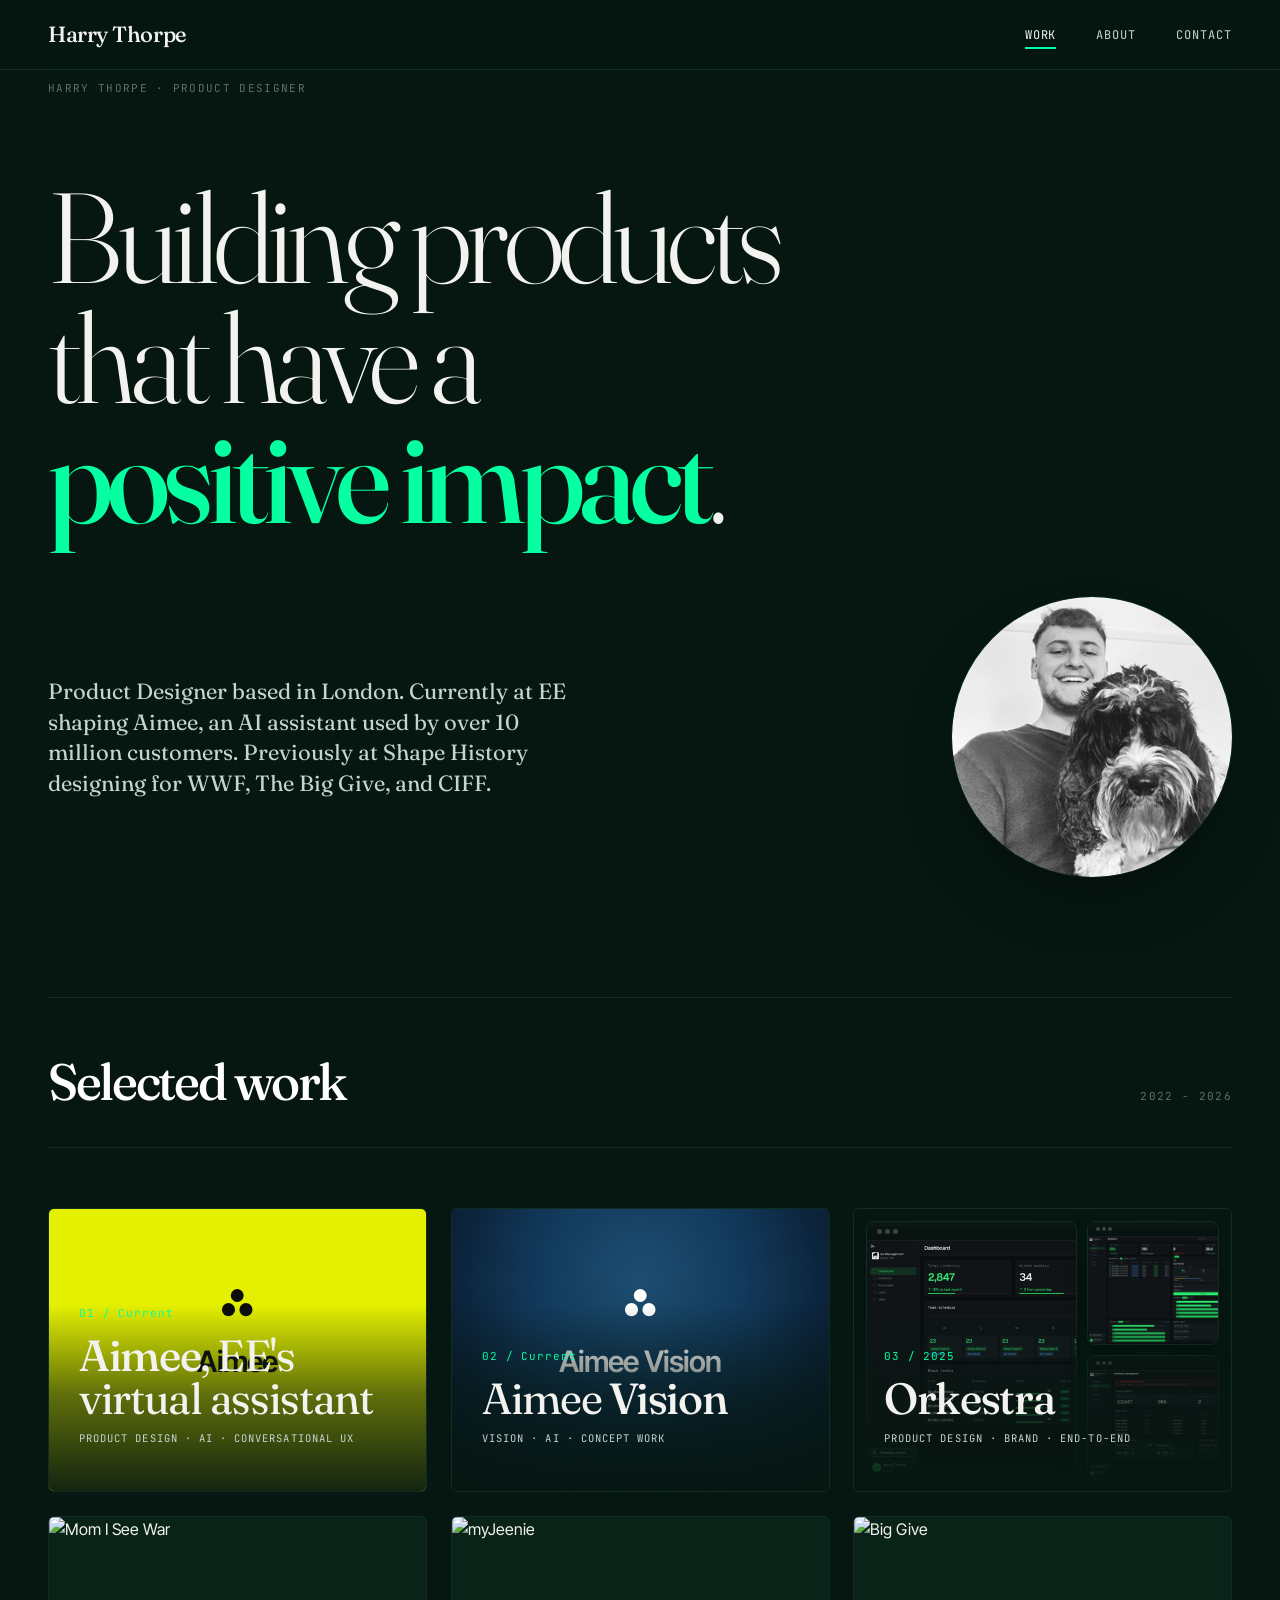
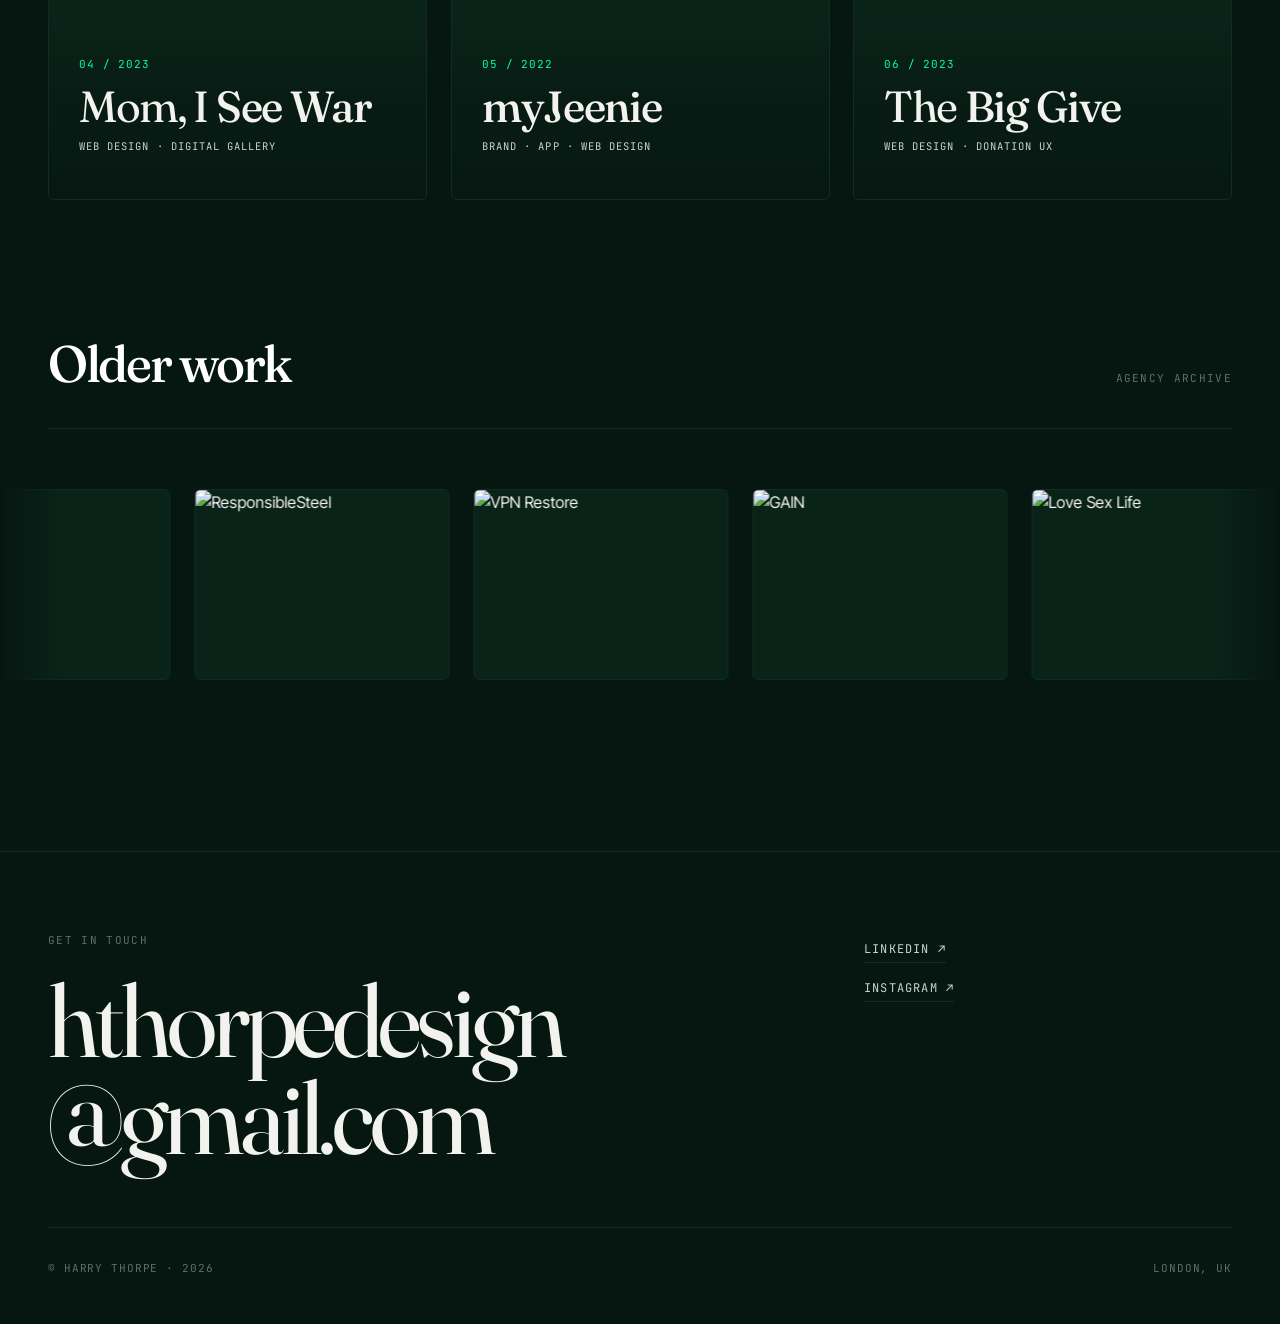
==== index.html @ 1d03bff3 "Full site" ====
<!DOCTYPE html>
<html lang="en">
<head>
<meta charset="UTF-8">
<meta name="viewport" content="width=device-width, initial-scale=1.0">
<title>Harry Thorpe · Product Designer</title>
<meta name="description" content="Product Designer in London. Currently at EE shaping Aimee, an AI assistant used by over 10 million customers.">
<meta property="og:title" content="Harry Thorpe · Product Designer">
<meta property="og:description" content="Product Designer in London. Currently at EE shaping Aimee, an AI assistant used by over 10 million customers.">
<meta property="og:type" content="website">
<link rel="preconnect" href="https://fonts.googleapis.com">
<link rel="preconnect" href="https://fonts.gstatic.com" crossorigin>
<link href="https://fonts.googleapis.com/css2?family=Fraunces:ital,opsz,wght@0,9..144,300..900;1,9..144,300..900&family=Inter+Tight:wght@300;400;500;600&family=JetBrains+Mono:wght@400;500&display=swap" rel="stylesheet">
<link rel="stylesheet" href="styles.css">
</head>
<body>

<nav>
  <div class="nav-inner">
    <a href="index.html" class="logo">Harry Thorpe</a>
    <ul class="nav-links">
      <li><a href="index.html" class="nav-link" data-page="home">Work</a></li>
      <li><a href="about.html" class="nav-link" data-page="about">About</a></li>
      <li><a href="mailto:hthorpedesign@gmail.com">Contact</a></li>
    </ul>
  </div>
</nav>


<main id="app" class="page active" data-page="home">
<div class="hero">
    <div class="hero-meta">
      <div class="eyebrow">Harry Thorpe · Product Designer</div>
    </div>

    <h1 class="hero-title">
      Building products<br>
      that have a<br>
      <em>positive impact</em>.
    </h1>

    <div class="hero-grid">
      <p class="hero-sub-text">
        Product Designer based in London. Currently at EE shaping Aimee, an AI assistant used by over 10 million customers. Previously at Shape History designing for WWF, The Big Give, and CIFF.
      </p>

      <div class="hero-photo">
        <div class="hero-photo-frame">
          <img src="assets/01-harry-thorpe-with-his-dog.jpg" alt="Harry Thorpe with his dog" />
        </div>
      </div>
    </div>
  </div>

  <div class="section-label">
    <h2><em>Selected</em> work</h2>
    <div class="eyebrow">2022 - 2026</div>
  </div>

  <div class="featured-grid">

    <a href="aimee.html" class="project-card" data-page="ee-aimee">
      <div class="project-info">
        <div class="project-num">01 / Current</div>
        <h3><em>Aimee</em>, EE's virtual assistant</h3>
        <div class="tags">Product Design · AI · Conversational UX</div>
        <p class="blurb">Designing conversations inside EE's AI assistant, across billing, roaming, and early-life journeys for 10M+ customers.</p>
        <span class="arrow-link">Read case study →</span>
      </div>
      <div class="project-visual">
        <div class="at-tile at-flat" style="background: #E4F000;">
          <svg class="at-art" viewBox="0 0 200 132" xmlns="http://www.w3.org/2000/svg" role="img" aria-label="Aimee">
            <g transform="translate(86 10)" filter="url(#atglow-y)">
              <circle cx="14" cy="6" r="5.9" fill="#111111"/>
              <circle cx="6" cy="19" r="6" fill="#111111"/>
              <circle cx="22" cy="19" r="6" fill="#111111"/>
            </g>
            <defs>
              <filter id="atglow-y" x="-120%" y="-120%" width="340%" height="340%">
                <feDropShadow dx="0" dy="0" stdDeviation="0" flood-color="rgba(0,86,95,0)" flood-opacity="0"/>
              </filter>
            </defs>
            <text x="100" y="86" text-anchor="middle" fill="#111111"
                  font-family="'Inter Tight', -apple-system, system-ui, sans-serif"
                  font-size="27" font-weight="600" letter-spacing="-0.8">Aimee</text>
          </svg>
        </div>
      </div>
    </a>

    <a href="aimee-vision.html" class="project-card" data-page="aimee-vision">
      <div class="project-info">
        <div class="project-num">02 / Current</div>
        <h3>Aimee <em>Vision</em></h3>
        <div class="tags">Vision · AI · Concept work</div>
        <p class="blurb">Exploratory work on where Aimee goes next: how an assistant stops being a chat window in the help section and starts turning up wherever you already are.</p>
        <span class="arrow-link">Read case study →</span>
      </div>
      <div class="project-visual">
        <div class="at-tile" style="background: radial-gradient(ellipse at 50% 26%, #1E4E72 0%, #123A5C 38%, #0C243C 68%, #071624 100%);">
          <svg class="at-art" viewBox="0 0 200 132" xmlns="http://www.w3.org/2000/svg" role="img" aria-label="Aimee Vision">
            <g transform="translate(86 10)" filter="url(#atglow-b)">
              <circle cx="14" cy="6" r="5.9" fill="#FFFFFF"/>
              <circle cx="6" cy="19" r="6" fill="#FFFFFF"/>
              <circle cx="22" cy="19" r="6" fill="#FFFFFF"/>
            </g>
            <defs>
              <filter id="atglow-b" x="-120%" y="-120%" width="340%" height="340%">
                <feDropShadow dx="0" dy="0" stdDeviation="0" flood-color="rgba(255,255,255,0)" flood-opacity="0"/>
              </filter>
            </defs>
            <text x="100" y="86" text-anchor="middle" fill="#FFFFFF"
                  font-family="'Inter Tight', -apple-system, system-ui, sans-serif"
                  font-size="27" font-weight="600" letter-spacing="-0.8">Aimee Vision</text>
          </svg>
        </div>
      </div>
    </a>

    <a href="orkestra.html" class="project-card" data-page="orkestra">
      <div class="project-info">
        <div class="project-num">03 / 2025</div>
        <h3><em>Orkestra</em></h3>
        <div class="tags">Product Design · Brand · End-to-end</div>
        <p class="blurb">An inventory and crew-scheduling platform for teams who are tired of tools that look like they were designed in 2005.</p>
        <span class="arrow-link">Read case study →</span>
      </div>
      <div class="project-visual">
        <div class="orkestra-thumb-bento">
          <!-- Dashboard screen (main tile) -->
          <div class="ot-screen">
            <img src="assets/02-orkestra-thumb-dashboard.jpg" alt=""/>
          </div>

          <!-- Right column: two supporting screens -->
          <div class="ot-side">
            <div class="ot-screen ot-screen-sm">
              <img src="assets/03-orkestra-thumb-scheduling.jpg" alt=""/>
            </div>
            <div class="ot-screen ot-screen-sm">
              <img src="assets/04-orkestra-thumb-inventory.jpg" alt=""/>
            </div>
          </div>
        </div>
      </div>
    </a>

    <a href="mom-i-see-war.html" class="project-card" data-page="misw">
      <div class="project-info">
        <div class="project-num">04 / 2023</div>
        <h3>Mom, I <em>See War</em></h3>
        <div class="tags">Web Design · Digital Gallery</div>
        <p class="blurb">A digital museum documenting children's experiences of war through their own artwork, an archive of 15,000+ pieces.</p>
        <span class="arrow-link">Read case study →</span>
      </div>
      <div class="project-visual">
        <img src="https://framerusercontent.com/images/0KqOd7f8AxZ0RGBQhM6uXoHouNM.png" alt="Mom I See War"/>
      </div>
    </a>

    <a href="myjeenie.html" class="project-card" data-page="jeenie">
      <div class="project-info">
        <div class="project-num">05 / 2022</div>
        <h3><em>myJeenie</em></h3>
        <div class="tags">Brand · App · Web Design</div>
        <p class="blurb">A mobile-first app for storing and passing on messages and digital assets, built on the blockchain.</p>
        <span class="arrow-link">Read case study →</span>
      </div>
      <div class="project-visual">
        <img src="https://framerusercontent.com/images/FfrS7SdI8L32MKpa7InhsvUCRHw.png" alt="myJeenie"/>
      </div>
    </a>

    <a href="big-give.html" class="project-card" data-page="biggive">
      <div class="project-info">
        <div class="project-num">06 / 2023</div>
        <h3>The <em>Big Give</em></h3>
        <div class="tags">Web Design · Donation UX</div>
        <p class="blurb">Redesigning one of the UK's largest match-funding platforms to make donating easier and campaign management smoother.</p>
        <span class="arrow-link">Read case study →</span>
      </div>
      <div class="project-visual">
        <img src="https://framerusercontent.com/images/6f3gxdPnjd85xO1xTLHiARA.png" alt="Big Give"/>
      </div>
    </a>

  </div>
  <div class="section-label">
    <h2>Older <em>work</em></h2>
    <div class="eyebrow">Agency archive</div>
  </div>

  <div class="carousel" id="archiveCarousel">
    <div class="carousel-track" id="archiveTrack">
      <div class="carousel-item">
        <div class="carousel-visual"><img src="https://framerusercontent.com/images/Gy4wn4iqb34KdRjVhYcr4QAdRj0.png" alt="CIFF"/></div>
        <div class="carousel-info"><h4>CIFF</h4><div class="meta">Website Redesign · 2023</div></div>
      </div>
      <div class="carousel-item">
        <div class="carousel-visual"><img src="https://framerusercontent.com/images/MYu0R6NMbLDD4N8eTbMptcMXaWk.png" alt="ResponsibleSteel"/></div>
        <div class="carousel-info"><h4>ResponsibleSteel</h4><div class="meta">Website Redesign · 2023</div></div>
      </div>
      <div class="carousel-item">
        <div class="carousel-visual"><img src="https://framerusercontent.com/images/V7ntwSMVdTzKAWSSsZtfK7MfwY.png" alt="VPN Restore"/></div>
        <div class="carousel-info"><h4>VPN Restore</h4><div class="meta">Website Design · 2023</div></div>
      </div>
      <div class="carousel-item">
        <div class="carousel-visual"><img src="https://framerusercontent.com/images/yGS5WOhymmCNi2yLF58JvEJQLE.png" alt="GAIN"/></div>
        <div class="carousel-info"><h4>GAIN</h4><div class="meta">Website Redesign · 2023</div></div>
      </div>
      <div class="carousel-item">
        <div class="carousel-visual"><img src="https://framerusercontent.com/images/9k8Omoi1TuRWiCZJdEq9kkPhEM.png" alt="Love Sex Life"/></div>
        <div class="carousel-info"><h4>Love Sex Life</h4><div class="meta">Website Design · 2023</div></div>
      </div>
      <div class="carousel-item">
        <div class="carousel-visual"><img src="https://framerusercontent.com/images/z689Xu1wYGs7LfRzf5PjwQRciqY.png" alt="WWF"/></div>
        <div class="carousel-info"><h4>WWF</h4><div class="meta">Website Design · 2022</div></div>
      </div>
      <div class="carousel-item">
        <div class="carousel-visual"><img src="https://framerusercontent.com/images/ruIcbr8wguYPHCoKlLacSrsnU.png" alt="Health Equals"/></div>
        <div class="carousel-info"><h4>Health Equals</h4><div class="meta">Website Design · 2022</div></div>
      </div>
      <div class="carousel-item">
        <div class="carousel-visual"><img src="https://framerusercontent.com/images/gNjKFu5t3tJZIuzIHnIvHxYTQC8.png" alt="Wrangle"/></div>
        <div class="carousel-info"><h4>Wrangle</h4><div class="meta">App Design · 2022</div></div>
      </div>
      <div class="carousel-item">
        <div class="carousel-visual"><img src="https://framerusercontent.com/images/GhCU7skEnA0c1ekic8AIIKtay8.png" alt="This Isn't Football"/></div>
        <div class="carousel-info"><h4>This Isn't Football</h4><div class="meta">Brand + Web + Webflow · 2022</div></div>
      </div>
    </div>
  </div>

</main>

<footer>
  <div class="footer-main">
    <div class="footer-contact">
      <div class="eyebrow">Get in touch</div>
      <div class="footer-email">
        <a href="mailto:hthorpedesign@gmail.com">hthorpedesign<br>@gmail.com</a>
      </div>
    </div>
    <div class="footer-social">
      <a href="https://www.linkedin.com/in/harry-thorpe/" target="_blank" rel="noopener noreferrer">LinkedIn ↗</a>
      <a href="https://www.instagram.com/thorpe.design/" target="_blank" rel="noopener noreferrer">Instagram ↗</a>
    </div>
  </div>
  <div class="footer-bottom">
    <div>© Harry Thorpe · 2026</div>
    <div>London, UK</div>
  </div>
</footer>

<script src="main.js" defer></script>
</body>
</html>
---- styles.css ----
:root {
    --bg: #061711;
    --bg-alt: #0a2319;
    --ink: #f2f3ef;
    --ink-soft: #c7d4ce;
    --ink-muted: #5a7068;
    --line: #0f2d22;
    --accent: #05FFA1;
    --accent-soft: #0a2319;
    --serif: 'Fraunces', Georgia, serif;
    --sans: 'Inter Tight', -apple-system, system-ui, sans-serif;
    --mono: 'JetBrains Mono', monospace;
  }

  * { margin: 0; padding: 0; box-sizing: border-box; }

  html { scroll-behavior: smooth; }
  /* Dark-mode scrollbars */
  ::-webkit-scrollbar {
    width: 12px;
    height: 12px;
  }
  ::-webkit-scrollbar-track {
    background: var(--bg);
  }
  ::-webkit-scrollbar-thumb {
    background: #14332a;
    border-radius: 6px;
    border: 3px solid var(--bg);
    transition: background 0.2s;
  }
  ::-webkit-scrollbar-thumb:hover {
    background: #1f5745;
  }
  ::-webkit-scrollbar-corner {
    background: var(--bg);
  }
  * {
    scrollbar-width: thin;
    scrollbar-color: #14332a var(--bg);
  }


  body {
    background: var(--bg);
    color: var(--ink);
    font-family: var(--sans);
    font-size: 16px;
    line-height: 1.5;
    -webkit-font-smoothing: antialiased;
    position: relative;
    overflow-x: hidden;
  }

  /* Grain overlay removed */

  /* Navigation */
  nav {
    position: fixed;
    top: 0;
    left: 0;
    right: 0;
    z-index: 100;
    backdrop-filter: blur(20px);
    background: rgba(6, 23, 17, 0.82);
    border-bottom: 1px solid var(--line);
  }

  .nav-inner {
    max-width: 1400px;
    margin: 0 auto;
    padding: 18px 48px;
    display: flex;
    justify-content: space-between;
    align-items: center;
  }

  .logo {
    font-family: var(--serif);
    font-size: 22px;
    font-weight: 500;
    font-style: normal;
    letter-spacing: -0.02em;
    color: var(--ink);
    text-decoration: none;
    transition: color 0.2s;
  }

  .logo:hover {
    color: var(--accent);
  }

  .nav-links {
    display: flex;
    gap: 40px;
    list-style: none;
    font-family: var(--mono);
    font-size: 12px;
    text-transform: uppercase;
    letter-spacing: 0.08em;
  }

  .nav-links a {
    color: var(--ink-soft);
    text-decoration: none;
    transition: color 0.2s;
    position: relative;
  }

  .nav-links a:hover {
    color: var(--accent);
  }

  .nav-links a.active {
    color: var(--ink);
  }

  .nav-links a.active::after {
    content: '';
    position: absolute;
    bottom: -6px;
    left: 0;
    right: 0;
    height: 2px;
    background: var(--accent);
  }

  /* Sticky back-to-work button (case study pages only) */
  .back-to-work {
    position: fixed;
    top: 96px;
    right: 48px;
    z-index: 99;
    display: none;
    align-items: center;
    gap: 8px;
    padding: 10px 16px;
    background: rgba(6, 23, 17, 0.85);
    backdrop-filter: blur(20px);
    border: 1px solid var(--line);
    border-radius: 999px;
    font-family: var(--mono);
    font-size: 11px;
    text-transform: uppercase;
    letter-spacing: 0.1em;
    color: var(--ink-soft);
    cursor: pointer;
    opacity: 0;
    transform: translateY(-8px);
    transition:
      opacity 0.35s cubic-bezier(.2,.7,.2,1),
      transform 0.35s cubic-bezier(.2,.7,.2,1),
      color 0.2s,
      border-color 0.2s;
  }

  .back-to-work.is-active {
    display: inline-flex;
  }

  .back-to-work.is-visible {
    opacity: 1;
    transform: translateY(0);
  }

  .back-to-work:hover {
    color: var(--accent);
    border-color: var(--accent);
  }

  .back-to-work svg {
    display: block;
    transition: transform 0.2s;
  }

  .back-to-work:hover svg {
    transform: translateX(-2px);
  }

  main {
    padding-top: 72px;
    position: relative;
    z-index: 2;
  }

  /* Page sections */
  .page {
    display: none;
    min-height: calc(100vh - 72px);
    padding: 0 48px;
    max-width: 1400px;
    margin: 0 auto;
  }

  .page.active {
    display: block;
    animation: fadeIn 0.4s ease;
  }

  @keyframes fadeIn {
    from { opacity: 0; transform: translateY(8px); }
    to { opacity: 1; transform: translateY(0); }
  }

  /* Typography */
  h1, h2, h3, h4 {
    font-family: var(--serif);
    font-weight: 400;
    letter-spacing: -0.03em;
    line-height: 1.02;
  }

  .display {
    font-size: clamp(60px, 11vw, 180px);
    font-weight: 300;
    line-height: 0.92;
    letter-spacing: -0.05em;
  }

  .display em {
    font-style: italic;
    font-weight: 300;
  }

  .eyebrow {
    font-family: var(--mono);
    font-size: 11px;
    text-transform: uppercase;
    letter-spacing: 0.12em;
    color: var(--ink-muted);
  }

  /* ============================================
     HOMEPAGE
  ============================================ */
  .hero {
    padding: 80px 0 120px;
    border-bottom: 1px solid var(--line);
    position: relative;
  }

  .hero-meta {
    display: flex;
    justify-content: space-between;
    margin-bottom: 80px;
    position: relative;
    z-index: 2;
  }

  .hero-title {
    font-size: clamp(64px, 10vw, 160px);
    font-weight: 300;
    line-height: 0.94;
    letter-spacing: -0.045em;
    font-family: var(--serif);
    position: relative;
    z-index: 2;
  }

  .hero-title em {
    font-style: normal;
    font-weight: 500;
    color: var(--accent);
  }

  .hero-grid {
    margin-top: 60px;
    display: grid;
    grid-template-columns: 1.4fr 1fr;
    gap: 80px;
    align-items: center;
    position: relative;
    z-index: 2;
  }

  .hero-sub-text {
    font-size: 22px;
    font-family: var(--serif);
    font-weight: 400;
    line-height: 1.4;
    max-width: 540px;
    color: var(--ink-soft);
    margin: 0;
  }

  .hero-photo {
    display: flex;
    justify-content: flex-end;
    align-items: center;
  }

  .hero-photo-frame {
    width: 100%;
    max-width: 280px;
    aspect-ratio: 1 / 1;
    border-radius: 50%;
    overflow: hidden;
    position: relative;
    background: var(--bg-alt);
    box-shadow:
      0 30px 60px -20px rgba(0, 0, 0, 0.5),
      0 0 0 1px rgba(5, 255, 161, 0.08);
    transition: transform 0.5s cubic-bezier(.2,.7,.2,1);
  }

  .hero-photo-frame:hover {
    transform: translateY(-4px);
  }

  .hero-photo-frame img {
    width: 100%;
    height: 100%;
    object-fit: cover;
    display: block;
  }

  /* Featured work */
  .section-label {
    display: flex;
    justify-content: space-between;
    align-items: baseline;
    padding: 60px 0 40px;
    border-bottom: 1px solid var(--line);
    margin-bottom: 60px;
  }

  /* Match the hero title's typographic feel for consistency */
  .section-label h2 {
    font-size: clamp(36px, 4vw, 52px);
    font-style: normal;
    font-weight: 500;
    letter-spacing: -0.045em;
    line-height: 0.94;
    color: #ffffff;
  }

  .section-label h2 em {
    font-style: normal;
    font-weight: 500;
    color: #ffffff;
  }

  /* Older-work carousel - endless auto-scroll, eases to a crawl on hover */
  .carousel {
    position: relative;
    overflow: hidden;
    padding-bottom: 120px;
    /* Break out of the 1400px page container to span the full viewport width */
    width: 100vw;
    margin-left: calc(-48px - ((100vw - min(100vw, 1400px)) / 2));
    margin-right: calc(-48px - ((100vw - min(100vw, 1400px)) / 2));
    -webkit-mask-image: linear-gradient(to right, transparent 0, #000 5%, #000 95%, transparent 100%);
    mask-image: linear-gradient(to right, transparent 0, #000 5%, #000 95%, transparent 100%);
  }

  .carousel-track {
    display: flex;
    gap: 24px;
    width: max-content;
    will-change: transform;
  }

  .carousel-item {
    flex: 0 0 255px;
    width: 255px;
    cursor: pointer;
  }

  .carousel-visual {
    width: 100%;
    aspect-ratio: 4 / 3;
    background: var(--bg-alt);
    border: 1px solid var(--line);
    border-radius: 6px;
    overflow: hidden;
  }

  .carousel-visual img {
    width: 100%;
    height: 100%;
    object-fit: cover;
    transition: transform 0.6s cubic-bezier(.2,.7,.2,1);
  }

  .carousel-item:hover .carousel-visual img {
    transform: scale(1.05);
  }

  /* Info sits below the image, space reserved so nothing jumps, revealed on hover */
  .carousel-info {
    margin-top: 16px;
    opacity: 0;
    transform: translateY(-6px);
    transition: opacity 0.35s ease, transform 0.35s ease;
  }

  .carousel-item:hover .carousel-info {
    opacity: 1;
    transform: translateY(0);
  }

  .carousel-info h4 {
    font-family: var(--sans);
    font-size: 14px;
    font-weight: 500;
    margin-bottom: 4px;
    text-transform: uppercase;
    letter-spacing: 0.04em;
  }

  .carousel-info .meta {
    font-family: var(--mono);
    font-size: 11px;
    color: var(--ink-muted);
    text-transform: uppercase;
    letter-spacing: 0.08em;
  }

  .featured-grid {
    display: grid;
    grid-template-columns: repeat(3, 1fr);
    gap: 24px;
    padding-bottom: 80px;
  }

  /* Drop to 2 across before the mobile breakpoint so tiles never get cramped */
  @media (max-width: 1180px) {
    .featured-grid { grid-template-columns: repeat(2, 1fr); }
  }

  /* Each project is now a thumbnail tile in the grid */
  .project-card {
    position: relative;
    display: block;
    aspect-ratio: 4 / 3;
    border-radius: 6px;
    overflow: hidden;
    text-decoration: none;
    color: inherit;
    cursor: pointer;
    background: var(--bg-alt);
    border: 1px solid var(--line);
    transform: translateZ(0);
    transition: transform 0.5s cubic-bezier(.2,.7,.2,1),
                box-shadow 0.5s cubic-bezier(.2,.7,.2,1);
    will-change: transform;
  }

  .project-card:hover {
    transform: translateY(-4px);
    box-shadow: 0 26px 60px -22px rgba(0,0,0,0.6);
  }

  /* While one card zooms, fade the others out for a clean takeover */
  .featured-grid.is-zooming .project-card {
    transition: opacity 0.3s ease;
  }
  .featured-grid.is-zooming .project-card:not(.is-zooming-source) {
    opacity: 0;
    pointer-events: none;
  }
  .project-card.is-zooming-source {
    opacity: 0;               /* hidden behind the flying clone */
  }

  .project-visual {
    position: absolute;
    inset: 0;
    overflow: hidden;
  }

  .project-visual img {
    width: 100%;
    height: 100%;
    object-fit: cover;
    transition: transform 0.7s cubic-bezier(.2,.7,.2,1);
  }

  .project-visual > div {
    transition: transform 0.7s cubic-bezier(.2,.7,.2,1);
  }

  .project-card:hover .project-visual img,
  .project-card:hover .project-visual > div {
    transform: scale(1.05);
  }

  /* Info overlaid on the thumbnail with a bottom scrim */
  .project-info {
    position: absolute;
    inset: 0;
    z-index: 2;
    display: flex;
    flex-direction: column;
    justify-content: flex-end;
    padding: 30px;
    background: linear-gradient(to top,
                rgba(6,23,17,0.94) 0%,
                rgba(6,23,17,0.60) 34%,
                rgba(6,23,17,0.0) 66%);
    pointer-events: none;
  }

  .project-info .project-num {
    font-family: var(--mono);
    font-size: 11px;
    color: var(--accent);
    letter-spacing: 0.08em;
    margin-bottom: 12px;
  }

  .project-info h3 {
    font-size: clamp(28px, 3.4vw, 46px);
    line-height: 0.98;
    margin-bottom: 12px;
  }

  .project-info h3 em {
    font-style: normal;
    font-weight: 500;
  }

  .project-info .tags {
    font-family: var(--mono);
    font-size: 10.5px;
    text-transform: uppercase;
    letter-spacing: 0.1em;
    color: var(--ink-soft);
    margin-bottom: 0;
  }

  /* Blurb + link reveal on hover to keep the tile clean */
  .project-info .blurb {
    font-size: 14.5px;
    line-height: 1.5;
    color: var(--ink-soft);
    max-width: 460px;
    margin-top: 14px;
    max-height: 0;
    opacity: 0;
    overflow: hidden;
    transition: max-height 0.5s cubic-bezier(.2,.7,.2,1),
                opacity 0.4s ease, margin-top 0.5s ease;
  }

  .project-card:hover .project-info .blurb {
    max-height: 130px;
    opacity: 1;
  }

  .arrow-link {
    display: inline-flex;
    align-items: center;
    gap: 12px;
    font-family: var(--mono);
    font-size: 12px;
    text-transform: uppercase;
    letter-spacing: 0.1em;
    color: var(--accent);
    margin-top: 0;
    max-height: 0;
    opacity: 0;
    overflow: hidden;
    transition: max-height 0.5s cubic-bezier(.2,.7,.2,1),
                opacity 0.4s ease, margin-top 0.5s ease;
  }

  .project-card:hover .arrow-link {
    max-height: 40px;
    margin-top: 16px;
    opacity: 1;
  }

  /* Full-screen flying clone used for the zoom-into-project transition */
  #zoomLayer {
    position: fixed;
    overflow: hidden;
    z-index: 200;
    margin: 0;
    pointer-events: none;
    will-change: top, left, width, height, border-radius, opacity;
  }
  #zoomLayer img {
    width: 100%;
    height: 100%;
    object-fit: cover;
    display: block;
  }
  #zoomLayer > div {
    width: 100%;
    height: 100%;
  }

  @media (prefers-reduced-motion: reduce) {
    #zoomLayer { transition: none !important; }
  }

  /* Older work grid */
  .archive-grid {
    display: grid;
    grid-template-columns: repeat(3, 1fr);
    gap: 40px 32px;
    padding-bottom: 120px;
  }

  .archive-item {
    text-decoration: none;
    color: inherit;
  }

  .archive-visual {
    aspect-ratio: 4/3;
    background: var(--bg-alt);
    margin-bottom: 16px;
    overflow: hidden;
  }

  .archive-visual img {
    width: 100%;
    height: 100%;
    object-fit: cover;
    transition: transform 0.5s ease;
  }

  .archive-item:hover .archive-visual img {
    transform: scale(1.04);
  }

  .archive-item h4 {
    font-family: var(--sans);
    font-size: 14px;
    font-weight: 500;
    margin-bottom: 4px;
    text-transform: uppercase;
    letter-spacing: 0.04em;
  }

  .archive-item .meta {
    font-family: var(--mono);
    font-size: 11px;
    color: var(--ink-muted);
    text-transform: uppercase;
    letter-spacing: 0.08em;
  }

  /* ============================================
     ABOUT PAGE
  ============================================ */
  .about-hero {
    padding: 80px 0 100px;
    border-bottom: 1px solid var(--line);
  }

  .about-hero-meta {
    margin-bottom: 60px;
  }

  .about-title {
    font-size: clamp(48px, 7vw, 100px);
    font-weight: 300;
    line-height: 1;
    letter-spacing: -0.04em;
    font-family: var(--serif);
    max-width: 1100px;
  }

  .about-title em {
    font-style: normal;
    font-weight: 500;
    color: var(--accent);
  }

  .about-body {
    display: grid;
    grid-template-columns: 1fr 2fr;
    gap: 80px;
    padding: 80px 0;
    border-bottom: 1px solid var(--line);
  }

  .about-body .label {
    font-family: var(--mono);
    font-size: 12px;
    text-transform: uppercase;
    letter-spacing: 0.1em;
    color: var(--ink-muted);
    padding-top: 8px;
  }

  .about-body p {
    font-size: 20px;
    line-height: 1.55;
    margin-bottom: 28px;
    font-family: var(--serif);
    font-weight: 300;
    color: var(--ink-soft);
    max-width: 680px;
  }

  .about-body a {
    color: var(--accent);
    text-decoration: none;
    border-bottom: 1px solid var(--accent);
  }

  /* Experience */
  .experience-section {
    padding: 80px 0;
    border-bottom: 1px solid var(--line);
  }

  .experience-section h3 {
    font-size: 40px;
    font-style: normal;
    margin-bottom: 60px;
    font-weight: 500;
  }

  .exp-item {
    display: grid;
    grid-template-columns: 1fr 2fr 2fr;
    gap: 40px;
    padding: 32px 0;
    border-top: 1px solid var(--line);
    align-items: baseline;
  }

  .exp-date {
    font-family: var(--mono);
    font-size: 12px;
    color: var(--ink-muted);
    text-transform: uppercase;
    letter-spacing: 0.08em;
  }

  .exp-company {
    font-family: var(--serif);
    font-size: 28px;
    font-weight: 400;
  }

  .exp-role {
    font-size: 16px;
    color: var(--ink-soft);
  }

  /* Skills */
  .skills-section {
    padding: 80px 0 120px;
  }

  .skills-section h3 {
    font-size: 40px;
    font-style: normal;
    margin-bottom: 60px;
    font-weight: 500;
  }

  .skills-grid {
    display: grid;
    grid-template-columns: 1fr 1fr;
    gap: 60px;
  }

  .skill-group h4 {
    font-family: var(--mono);
    font-size: 12px;
    text-transform: uppercase;
    letter-spacing: 0.1em;
    color: var(--ink-muted);
    margin-bottom: 20px;
    font-weight: 500;
  }

  .skill-group p {
    font-family: var(--serif);
    font-size: 22px;
    line-height: 1.4;
    font-weight: 300;
  }

  /* ============================================
     CASE STUDY PAGES
  ============================================ */
  .case-hero {
    padding: 80px 0 100px;
    border-bottom: 1px solid var(--line);
  }

  .case-meta {
    display: flex;
    gap: 40px;
    margin-bottom: 40px;
    font-family: var(--mono);
    font-size: 12px;
    text-transform: uppercase;
    letter-spacing: 0.08em;
    color: var(--ink-muted);
  }

  .case-meta .separator {
    color: var(--line);
  }

  .case-title {
    font-size: clamp(56px, 9vw, 140px);
    font-weight: 300;
    line-height: 0.95;
    letter-spacing: -0.045em;
    margin-bottom: 40px;
  }

  .case-title em {
    font-style: normal;
    font-weight: 500;
  }

  .case-lede {
    font-size: 26px;
    font-family: var(--serif);
    font-weight: 300;
    line-height: 1.35;
    color: var(--ink-soft);
    max-width: 720px;
  }

  .case-hero-image {
    margin: 80px 0 0;
    aspect-ratio: 16/9;
    background: var(--bg-alt);
    overflow: hidden;
  }

  .case-hero-image img {
    width: 100%;
    height: 100%;
    object-fit: cover;
  }

  .case-section {
    padding: 100px 0;
    border-bottom: 1px solid var(--line);
  }

  .case-section:last-of-type {
    border-bottom: none;
  }

  .case-section-inner {
    display: grid;
    grid-template-columns: 1fr 2fr;
    gap: 80px;
  }

  .case-section .label {
    font-family: var(--mono);
    font-size: 12px;
    text-transform: uppercase;
    letter-spacing: 0.1em;
    color: var(--ink-muted);
    padding-top: 8px;
  }

  .case-section h3 {
    font-size: clamp(32px, 4vw, 48px);
    font-weight: 300;
    margin-bottom: 32px;
    line-height: 1.1;
  }

  .case-section h3 em {
    font-style: normal;
    font-weight: 500;
    color: var(--accent);
  }

  .case-section p {
    font-size: 19px;
    line-height: 1.55;
    margin-bottom: 24px;
    font-family: var(--serif);
    font-weight: 300;
    color: var(--ink-soft);
    max-width: 680px;
  }

  .case-section p.body-sans {
    font-family: var(--sans);
    font-size: 17px;
    font-weight: 400;
  }

  /* Phases / decisions list */
  .phase-grid {
    display: grid;
    gap: 0;
    margin-top: 40px;
  }

  .phase {
    padding: 40px 0;
    border-top: 1px solid var(--line);
    display: grid;
    grid-template-columns: 60px 1fr;
    gap: 40px;
    align-items: baseline;
  }

  .phase:last-child {
    border-bottom: 1px solid var(--line);
  }

  .phase-num {
    font-family: var(--mono);
    font-size: 11px;
    color: var(--accent);
    letter-spacing: 0.08em;
  }

  .phase-content h4 {
    font-family: var(--serif);
    font-size: 28px;
    font-weight: 500;
    font-style: normal;
    margin-bottom: 16px;
    letter-spacing: -0.02em;
  }

  .phase-content p {
    font-family: var(--sans);
    font-size: 17px;
    line-height: 1.55;
    color: var(--ink-soft);
    font-weight: 400;
    max-width: 620px;
  }

  .case-image {
    margin: 60px 0;
    aspect-ratio: 16/10;
    background: var(--bg-alt);
    overflow: hidden;
  }

  .case-image.full-bleed {
    margin-left: calc(-48px - ((100vw - min(100vw, 1400px)) / 2));
    margin-right: calc(-48px - ((100vw - min(100vw, 1400px)) / 2));
    width: 100vw;
  }

  .case-image img {
    width: 100%;
    height: 100%;
    object-fit: cover;
  }

  .case-cta {
    padding: 120px 0;
    text-align: center;
  }

  .case-cta a {
    font-family: var(--serif);
    font-size: clamp(48px, 6vw, 88px);
    font-weight: 400;
    font-style: normal;
    color: var(--ink);
    text-decoration: none;
    border-bottom: 2px solid var(--ink);
    padding-bottom: 4px;
    transition: color 0.3s, border-color 0.3s;
    display: inline-flex;
    align-items: center;
    gap: 24px;
  }

  .case-cta a:hover {
    color: var(--accent);
    border-color: var(--accent);
  }

  .case-cta a svg {
    width: 40px;
    height: 40px;
    transition: transform 0.3s;
  }

  .case-cta a:hover svg {
    transform: translate(4px, -4px);
  }

  /* Next project */
  .next-project {
    padding: 100px 0 140px;
    border-top: 1px solid var(--line);
  }

  .next-project .eyebrow {
    margin-bottom: 24px;
  }

  .next-project a {
    font-family: var(--serif);
    font-size: clamp(56px, 8vw, 120px);
    font-weight: 300;
    line-height: 0.95;
    letter-spacing: -0.04em;
    color: var(--ink);
    text-decoration: none;
    display: block;
    transition: color 0.3s;
  }

  .next-project a:hover {
    color: var(--accent);
  }

  .next-project a em {
    font-style: normal;
    font-weight: 500;
  }

  /* Placeholder blocks (for case studies without real imagery yet) */
  .placeholder-block {
    aspect-ratio: 16/9;
    background:
      linear-gradient(135deg, var(--bg-alt) 0%, #103528 100%);
    border: 1px solid var(--line);
    display: flex;
    align-items: center;
    justify-content: center;
    font-family: var(--mono);
    font-size: 12px;
    text-transform: uppercase;
    letter-spacing: 0.1em;
    color: var(--ink-muted);
    margin: 60px 0;
  }

  /* Outcome callout */
  .outcome-callout {
    padding: 60px;
    background: var(--bg-alt);
    border-left: 3px solid var(--accent);
    margin: 60px 0;
  }

  .outcome-callout .label {
    font-family: var(--mono);
    font-size: 11px;
    text-transform: uppercase;
    letter-spacing: 0.12em;
    color: var(--accent);
    margin-bottom: 24px;
  }

  .outcome-callout p {
    font-family: var(--serif);
    font-size: 24px;
    font-weight: 300;
    font-style: italic;
    line-height: 1.4;
    max-width: 720px;
    color: var(--ink);
  }


  /* ============================================
     ORKESTRA SHOWCASE
  ============================================ */
  .showcase {
    margin: 40px 0 0;
  }

  .showcase + .showcase {
    margin-top: 80px;
  }

  .showcase-lead {
    display: block;
    margin-bottom: 40px;
  }

  .showcase-lead .device-frame {
    max-width: 100%;
  }

  .showcase-grid {
    display: grid;
    grid-template-columns: repeat(3, 1fr);
    gap: 32px;
  }

  .showcase-grid.two-up {
    grid-template-columns: repeat(2, 1fr);
    gap: 48px;
  }

  .showcase-item .caption,
  .showcase-lead .caption {
    margin-top: 16px;
    font-family: var(--mono);
    font-size: 11px;
    text-transform: uppercase;
    letter-spacing: 0.08em;
    color: var(--ink-muted);
    line-height: 1.5;
  }

  .showcase-item .caption strong,
  .showcase-lead .caption strong {
    color: var(--ink-soft);
    font-weight: 500;
  }

  /* Desktop browser chrome */
  .device-frame {
    position: relative;
    border-radius: 10px;
    overflow: hidden;
    background: #050a08;
    box-shadow:
      0 24px 60px -24px rgba(0, 0, 0, 0.7),
      0 0 0 1px rgba(255, 255, 255, 0.05);
    padding-top: 26px;
  }

  .device-frame::before {
    content: '';
    position: absolute;
    top: 0;
    left: 0;
    right: 0;
    height: 26px;
    background: linear-gradient(to bottom, #0b1712, #071110);
    border-bottom: 1px solid rgba(255, 255, 255, 0.04);
  }

  .device-frame::after {
    content: '';
    position: absolute;
    top: 10px;
    left: 14px;
    width: 7px;
    height: 7px;
    border-radius: 50%;
    background: rgba(255, 255, 255, 0.16);
    box-shadow:
      13px 0 0 rgba(255, 255, 255, 0.16),
      26px 0 0 rgba(255, 255, 255, 0.16);
  }

  .device-frame img {
    display: block;
    width: 100%;
    height: auto;
  }

  /* Phone frames */
  .phone-row {
    display: flex;
    justify-content: center;
    align-items: flex-start;
    gap: 40px;
    flex-wrap: wrap;
  }

  .phone-frame {
    width: 240px;
    flex-shrink: 0;
  }

  .phone-frame .device {
    border-radius: 36px;
    overflow: hidden;
    background: #000;
    padding: 6px;
    box-shadow:
      0 30px 60px -20px rgba(0, 0, 0, 0.7),
      0 0 0 1px rgba(255, 255, 255, 0.06),
      inset 0 0 0 1px rgba(255, 255, 255, 0.02);
  }

  .phone-frame .device img {
    display: block;
    width: 100%;
    height: auto;
    border-radius: 30px;
  }

  .phone-frame .caption {
    margin-top: 20px;
    font-family: var(--mono);
    font-size: 11px;
    text-transform: uppercase;
    letter-spacing: 0.08em;
    color: var(--ink-muted);
    text-align: center;
    line-height: 1.5;
  }

  .phone-frame .caption strong {
    color: var(--ink-soft);
    font-weight: 500;
    display: block;
    margin-bottom: 4px;
  }


  /* ============================================
     ORKESTRA - BENTO (clean, aligned, colour-forward)
  ============================================ */

  .bento {
    display: grid;
    grid-template-columns: repeat(6, 1fr);
    grid-auto-rows: minmax(160px, auto);
    gap: 16px;
    margin: 40px 0;
  }

  .bento.onboarding-bento { grid-template-columns: repeat(6, 1fr); }
  .bento.mobile-bento     { grid-template-columns: repeat(6, 1fr); grid-auto-rows: auto; }

  .b-tile {
    position: relative;
    border-radius: 12px;
    overflow: hidden;
    background: var(--bg-alt);
    border: 1px solid var(--line);
    display: flex;
    flex-direction: column;
    isolation: isolate;
  }

  /* --- SCREEN TILE (device chrome + full-bleed screenshot) --- */
  .b-screen {
    padding-top: 26px;
    background: #050a08;
  }
  .b-screen::before {
    content: '';
    position: absolute;
    top: 0; left: 0; right: 0;
    height: 26px;
    background: linear-gradient(to bottom, #0b1712, #071110);
    border-bottom: 1px solid rgba(255,255,255,0.04);
    z-index: 1;
  }
  .b-screen::after {
    content: '';
    position: absolute;
    top: 10px; left: 14px;
    width: 7px; height: 7px;
    border-radius: 50%;
    background: rgba(255,255,255,0.16);
    box-shadow: 13px 0 0 rgba(255,255,255,0.16), 26px 0 0 rgba(255,255,255,0.16);
    z-index: 2;
  }
  .b-screen .b-img {
    flex: 1;
    display: flex;
    align-items: flex-start;
    justify-content: center;
    overflow: hidden;
  }
  .b-screen .b-img img {
    display: block;
    width: 100%;
    height: auto;
  }

  /* --- BRAND TILE (solid accent green) --- */
  .b-brand {
    background: var(--accent);
    color: #041711;
    padding: 32px;
    justify-content: center;
    align-items: center;
    text-align: center;
    position: relative;
    overflow: hidden;
  }
  .b-brand::before {
    content: '';
    position: absolute;
    top: -30%;
    right: -20%;
    width: 100%;
    aspect-ratio: 1;
    background: radial-gradient(circle at center, rgba(255,255,255,0.14) 0%, transparent 60%);
    pointer-events: none;
  }
  .b-brand .brand-mark {
    font-family: var(--sans);
    font-weight: 700;
    font-size: clamp(28px, 3.8vw, 52px);
    letter-spacing: -0.03em;
    line-height: 0.95;
    color: #041711;
    position: relative;
    z-index: 1;
  }
  .b-brand .brand-mark em {
    font-family: var(--serif);
    font-style: italic;
    font-weight: 300;
    color: #041711;
  }
  .b-brand .brand-sub {
    font-family: var(--mono);
    font-size: 10px;
    text-transform: uppercase;
    letter-spacing: 0.16em;
    color: rgba(4,23,17,0.6);
    margin-top: 14px;
    position: relative;
    z-index: 1;
  }

  /* --- STAT TILE (big number, dark bg) --- */
  .b-stat {
    padding: 28px 26px;
    justify-content: space-between;
    background: linear-gradient(160deg, #0a2319 0%, #061711 100%);
  }
  .b-stat .stat-label {
    font-family: var(--mono);
    font-size: 10px;
    text-transform: uppercase;
    letter-spacing: 0.14em;
    color: var(--ink-muted);
    display: flex;
    align-items: center;
    gap: 8px;
  }
  .b-stat .stat-label::before {
    content: '';
    width: 6px; height: 6px;
    border-radius: 50%;
    background: var(--accent);
    box-shadow: 0 0 8px var(--accent);
  }
  .b-stat .stat-value {
    font-family: var(--sans);
    font-weight: 300;
    font-size: clamp(52px, 6vw, 88px);
    line-height: 1;
    color: var(--ink);
    letter-spacing: -0.04em;
    margin: 8px 0 4px;
  }
  .b-stat .stat-value em {
    font-family: var(--serif);
    font-style: italic;
    font-weight: 300;
    color: var(--accent);
  }
  .b-stat .stat-note {
    font-family: var(--sans);
    font-size: 13px;
    color: var(--ink-soft);
    line-height: 1.4;
    max-width: 240px;
  }

  /* --- QUOTE TILE (subtle green gradient) --- */
  .b-quote {
    padding: 32px 28px;
    justify-content: center;
    background:
      radial-gradient(ellipse at 20% 20%, rgba(5,255,161,0.10) 0%, transparent 55%),
      linear-gradient(135deg, #0a2319 0%, #061711 100%);
  }
  .b-quote em {
    font-family: var(--serif);
    font-style: italic;
    font-weight: 300;
    font-size: clamp(19px, 1.8vw, 26px);
    line-height: 1.3;
    color: var(--ink);
    letter-spacing: -0.01em;
  }
  .b-quote em::before { content: '\201C'; color: var(--accent); }
  .b-quote em::after  { content: '\201D'; color: var(--accent); }
  .b-quote .attr {
    margin-top: 18px;
    font-family: var(--mono);
    font-size: 10px;
    text-transform: uppercase;
    letter-spacing: 0.14em;
    color: var(--ink-muted);
  }

  /* --- CAPTION strip inside a screen tile --- */
  .b-caption {
    padding: 14px 18px 16px;
    font-family: var(--mono);
    font-size: 11px;
    text-transform: uppercase;
    letter-spacing: 0.08em;
    color: var(--ink-muted);
    line-height: 1.5;
    border-top: 1px solid rgba(255,255,255,0.04);
    background: #050a08;
  }
  .b-caption strong {
    color: var(--ink-soft);
    font-weight: 500;
  }

  /* --- PHONE TILE (for mobile app section) --- */
  .b-phone {
    background: linear-gradient(160deg, #0a2319 0%, #061711 100%);
    padding: 32px 20px;
    align-items: center;
    justify-content: center;
  }
  .b-phone .phone-inner {
    width: 100%;
    max-width: 220px;
    background: #000;
    border-radius: 28px;
    padding: 5px;
    box-shadow:
      0 24px 48px -12px rgba(0,0,0,0.7),
      0 0 0 1px rgba(255,255,255,0.06);
  }
  .b-phone .phone-inner img {
    display: block;
    width: 100%;
    height: auto;
    border-radius: 24px;
  }
  .b-phone-label {
    margin-top: 20px;
    font-family: var(--mono);
    font-size: 11px;
    text-transform: uppercase;
    letter-spacing: 0.1em;
    color: var(--ink-muted);
    text-align: center;
  }
  .b-phone-label strong {
    color: var(--ink-soft);
    font-weight: 500;
    display: block;
    margin-bottom: 4px;
  }

  /* --- INTRO TILE (heading + body copy inside grid) --- */
  .b-intro {
    padding: 32px 28px;
    justify-content: center;
    background: linear-gradient(160deg, #0a2319 0%, #061711 100%);
  }
  .b-intro h4 {
    font-family: var(--serif);
    font-weight: 300;
    font-size: clamp(22px, 2.4vw, 34px);
    line-height: 1.15;
    color: var(--ink);
    letter-spacing: -0.02em;
    margin-bottom: 14px;
  }
  .b-intro h4 em {
    font-style: italic;
    color: var(--accent);
  }
  .b-intro p {
    font-family: var(--sans);
    font-size: 14px;
    line-height: 1.55;
    color: var(--ink-soft);
    max-width: 320px;
  }

  /* --- ICON TILE (accent-tinted small tile) --- */
  .b-icon {
    background: var(--bg-alt);
    padding: 24px;
    justify-content: center;
    align-items: center;
    text-align: center;
  }
  .b-icon .icon-mark {
    font-family: var(--serif);
    font-style: italic;
    font-weight: 300;
    font-size: clamp(56px, 6vw, 88px);
    color: var(--accent);
    line-height: 1;
  }

  /* Span utilities */
  .c1 { grid-column: span 1; }
  .c2 { grid-column: span 2; }
  .c3 { grid-column: span 3; }
  .c4 { grid-column: span 4; }
  .c6 { grid-column: span 6; }
  .r2 { grid-row: span 2; }


  /* Marketing site iframe frame */
  .site-frame {
    border-radius: 12px;
    overflow: hidden;
    background: #050a08;
    box-shadow:
      0 40px 100px -30px rgba(0, 0, 0, 0.75),
      0 0 0 1px rgba(255, 255, 255, 0.05);
    margin: 40px 0 0;
  }
  .site-frame-chrome {
    height: 40px;
    background: linear-gradient(to bottom, #0b1712, #071110);
    border-bottom: 1px solid rgba(255, 255, 255, 0.04);
    display: flex;
    align-items: center;
    padding: 0 16px;
    gap: 8px;
  }
  .site-frame-chrome .dot {
    width: 10px;
    height: 10px;
    border-radius: 50%;
    background: rgba(255, 255, 255, 0.18);
  }
  .site-frame-chrome .url-pill {
    margin-left: 24px;
    padding: 5px 14px;
    border-radius: 6px;
    background: rgba(255, 255, 255, 0.04);
    font-family: var(--mono);
    font-size: 11px;
    color: var(--ink-muted);
    letter-spacing: 0.02em;
    display: flex;
    align-items: center;
    gap: 8px;
  }
  .site-frame-chrome .url-pill::before {
    content: '';
    width: 6px;
    height: 6px;
    border-radius: 50%;
    background: var(--accent);
  }
  .site-iframe {
    display: block;
    width: 100%;
    height: 780px;
    border: 0;
    background: rgb(10, 12, 14);
  }
  .site-frame-note {
    margin-top: 16px;
    font-family: var(--mono);
    font-size: 11px;
    text-transform: uppercase;
    letter-spacing: 0.08em;
    color: var(--ink-muted);
    line-height: 1.6;
    display: flex;
    align-items: center;
    gap: 12px;
  }
  .site-frame-note::before {
    content: '';
    width: 6px;
    height: 6px;
    border-radius: 50%;
    background: var(--accent);
    box-shadow: 0 0 12px var(--accent);
    animation: pulse-dot 2s ease-in-out infinite;
    flex-shrink: 0;
  }
  @keyframes pulse-dot {
    0%, 100% { opacity: 1; }
    50% { opacity: 0.4; }
  }
  .site-frame-note strong {
    color: var(--ink-soft);
    font-weight: 500;
  }

  /* Small mono annotation used above showcases */
  .annotation {
    display: inline-flex;
    align-items: center;
    gap: 8px;
    font-family: var(--mono);
    font-size: 10px;
    text-transform: uppercase;
    letter-spacing: 0.12em;
    color: var(--accent);
    margin-bottom: 16px;
  }
  .annotation::before {
    content: '';
    width: 20px;
    height: 1px;
    background: var(--accent);
  }

  /* ============================================
     AIMEE - PROJECT BLOCKS
  ============================================ */
  .projects-intro {
    padding: 100px 0 0;
    border-bottom: none;
  }

  .project-block {
    padding: 90px 0 100px;
    border-top: 1px solid var(--line);
  }

  .pb-header {
    display: grid;
    grid-template-columns: 1fr 2fr;
    gap: 80px;
    align-items: start;
    margin-bottom: 56px;
  }

  .pb-index {
    font-family: var(--mono);
    font-size: 12px;
    text-transform: uppercase;
    letter-spacing: 0.14em;
    color: var(--accent);
    display: flex;
    align-items: center;
    gap: 10px;
    padding-top: 12px;
  }
  .pb-index::before {
    content: '';
    width: 24px;
    height: 1px;
    background: var(--accent);
  }

  .pb-title {
    font-family: var(--serif);
    font-weight: 300;
    font-size: clamp(38px, 4.6vw, 68px);
    line-height: 1.02;
    letter-spacing: -0.03em;
    color: var(--ink);
    margin-bottom: 18px;
  }
  .pb-title em {
    font-style: italic;
    color: var(--accent);
  }

  .pb-meta {
    font-family: var(--mono);
    font-size: 11px;
    text-transform: uppercase;
    letter-spacing: 0.1em;
    color: var(--ink-muted);
    display: flex;
    flex-wrap: wrap;
    gap: 10px;
    align-items: center;
  }
  .pb-meta .sep { opacity: 0.4; }
  .pb-meta .live {
    color: var(--accent);
    display: inline-flex;
    align-items: center;
    gap: 7px;
  }
  .pb-meta .live::before {
    content: '';
    width: 6px;
    height: 6px;
    border-radius: 50%;
    background: var(--accent);
    box-shadow: 0 0 8px var(--accent);
  }

  /* Transparent screen row on ambient panel */
  .screen-row {
    margin: 56px 0;
    padding: 56px 40px;
    border-radius: 14px;
    background:
      radial-gradient(ellipse at 50% 40%, rgba(5,255,161,0.07) 0%, transparent 62%),
      linear-gradient(160deg, #0a2319 0%, #061711 100%);
    border: 1px solid var(--line);
    text-align: center;
  }
  .screen-row img {
    display: block;
    width: 100%;
    max-width: 1100px;
    height: auto;
    margin: 0 auto;
  }

  .screen-row.narrow img { max-width: 580px; }
  .screen-row .caption {
    margin-top: 36px;
    font-family: var(--mono);
    font-size: 11px;
    text-transform: uppercase;
    letter-spacing: 0.09em;
    color: var(--ink-muted);
    line-height: 1.6;
  }
  .screen-row .caption strong {
    color: var(--ink-soft);
    font-weight: 500;
  }

  /* Empty slot awaiting screens */
  .screen-row.awaiting {
    padding: 90px 40px;
    background: linear-gradient(160deg, #0a2319 0%, #061711 100%);
    border: 1px dashed var(--line);
  }
  .screen-row.awaiting .slot-note {
    font-family: var(--mono);
    font-size: 11px;
    text-transform: uppercase;
    letter-spacing: 0.12em;
    color: var(--ink-muted);
  }


  /* Discovery video frame */
  .video-row {
    margin: 56px 0;
    padding: 48px 40px;
    border-radius: 14px;
    background:
      radial-gradient(ellipse at 50% 40%, rgba(5,255,161,0.07) 0%, transparent 62%),
      linear-gradient(160deg, #0a2319 0%, #061711 100%);
    border: 1px solid var(--line);
  }
  .video-frame {
    max-width: 940px;
    margin: 0 auto;
    border-radius: 10px;
    overflow: hidden;
    background: #050a08;
    box-shadow:
      0 30px 70px -24px rgba(0,0,0,0.75),
      0 0 0 1px rgba(255,255,255,0.05);
  }
  .video-frame-chrome {
    height: 32px;
    background: linear-gradient(to bottom, #0b1712, #071110);
    border-bottom: 1px solid rgba(255,255,255,0.04);
    display: flex;
    align-items: center;
    padding: 0 14px;
    gap: 7px;
  }
  .video-frame-chrome .dot {
    width: 8px; height: 8px;
    border-radius: 50%;
    background: rgba(255,255,255,0.16);
  }
  .video-frame-chrome .label {
    margin-left: 18px;
    font-family: var(--mono);
    font-size: 10px;
    text-transform: uppercase;
    letter-spacing: 0.12em;
    color: var(--ink-muted);
  }
  .video-frame video {
    display: block;
    width: 100%;
    height: auto;
    background: #050a08;
  }
  .video-row .caption {
    margin-top: 28px;
    text-align: center;
    font-family: var(--mono);
    font-size: 11px;
    text-transform: uppercase;
    letter-spacing: 0.09em;
    color: var(--ink-muted);
    line-height: 1.6;
  }
  .video-row .caption strong {
    color: var(--ink-soft);
    font-weight: 500;
  }


  /* Long page screenshots - fixed-height scrollable frames */
  .page-scroll-row {
    margin: 56px 0;
    padding: 48px 40px;
    border-radius: 14px;
    background:
      radial-gradient(ellipse at 50% 30%, rgba(5,255,161,0.07) 0%, transparent 62%),
      linear-gradient(160deg, #0a2319 0%, #061711 100%);
    border: 1px solid var(--line);
  }

  .ps-grid {
    display: grid;
    grid-template-columns: 850px 300px;
    gap: 40px;
    align-items: start;
    justify-content: center;
  }

  /* Shared scroll window */
  .ps-window {
    height: 660px;
    overflow-y: auto;
    overflow-x: hidden;
    background: #fff;
  }
  .ps-window img {
    display: block;
    width: 100%;
    height: auto;
  }

  /* Desktop - browser chrome */
  .ps-desktop {
    border-radius: 10px;
    overflow: hidden;
    background: #050a08;
    box-shadow:
      0 30px 70px -24px rgba(0,0,0,0.75),
      0 0 0 1px rgba(255,255,255,0.05);
  }
  .ps-chrome {
    height: 34px;
    background: linear-gradient(to bottom, #0b1712, #071110);
    border-bottom: 1px solid rgba(255,255,255,0.04);
    display: flex;
    align-items: center;
    padding: 0 14px;
    gap: 7px;
  }
  .ps-chrome .dot {
    width: 8px; height: 8px;
    border-radius: 50%;
    background: rgba(255,255,255,0.16);
  }
  .ps-chrome .url {
    margin-left: 18px;
    padding: 4px 12px;
    border-radius: 5px;
    background: rgba(255,255,255,0.04);
    font-family: var(--mono);
    font-size: 10px;
    color: var(--ink-muted);
    letter-spacing: 0.02em;
  }

  /* Mobile - phone bezel */
  .ps-mobile {
    background: #000;
    border-radius: 30px;
    padding: 8px;
    box-shadow:
      0 30px 60px -20px rgba(0,0,0,0.75),
      0 0 0 1px rgba(255,255,255,0.07);
  }
  .ps-mobile .ps-window {
    border-radius: 22px;
    height: 644px;
  }

  .ps-label {
    margin-top: 18px;
    font-family: var(--mono);
    font-size: 11px;
    text-transform: uppercase;
    letter-spacing: 0.09em;
    color: var(--ink-muted);
    display: flex;
    align-items: center;
    gap: 9px;
  }
  .ps-label strong { color: var(--ink-soft); font-weight: 500; }
  .ps-label .scroll-hint {
    color: var(--accent);
    display: inline-flex;
    align-items: center;
    gap: 6px;
  }
  .ps-label .scroll-hint::before {
    content: '\2195';
    font-size: 13px;
    line-height: 1;
  }

  .ps-footnote {
    margin-top: 32px;
    text-align: center;
    font-family: var(--mono);
    font-size: 11px;
    text-transform: uppercase;
    letter-spacing: 0.08em;
    color: var(--ink-muted);
    line-height: 1.7;
    max-width: 760px;
    margin-left: auto;
    margin-right: auto;
  }

  /* Awaiting state for the scroll frames */
  .ps-window.awaiting {
    background: linear-gradient(160deg, #0d2b20 0%, #071a13 100%);
    display: flex;
    align-items: center;
    justify-content: center;
    text-align: center;
    padding: 24px;
  }
  .ps-window.awaiting span {
    font-family: var(--mono);
    font-size: 11px;
    text-transform: uppercase;
    letter-spacing: 0.12em;
    color: var(--ink-muted);
    line-height: 1.7;
  }


  /* Live site link */
  .live-link {
    display: inline-flex;
    align-items: center;
    gap: 12px;
    margin-top: 28px;
    padding: 14px 24px;
    border-radius: 8px;
    border: 1px solid var(--line);
    background: linear-gradient(160deg, #0a2319 0%, #061711 100%);
    font-family: var(--mono);
    font-size: 11px;
    text-transform: uppercase;
    letter-spacing: 0.12em;
    color: var(--ink-soft);
    text-decoration: none;
    transition: border-color 0.3s, transform 0.3s, color 0.3s;
  }
  .live-link::before {
    content: '';
    width: 7px;
    height: 7px;
    border-radius: 50%;
    background: var(--accent);
    box-shadow: 0 0 10px var(--accent);
    animation: pulse-dot 2s ease-in-out infinite;
    flex-shrink: 0;
  }
  .live-link .arrow {
    color: var(--accent);
    transition: transform 0.3s;
  }
  .live-link:hover {
    border-color: var(--accent);
    color: var(--ink);
    transform: translateY(-2px);
  }
  .live-link:hover .arrow { transform: translate(3px, -3px); }


  /* Aimee brand tiles (card + hero) */
  .at-tile {
    width: 100%;
    height: 100%;
    display: flex;
    align-items: center;
    justify-content: center;
    position: relative;
    overflow: hidden;
  }
  .at-tile::after {
    content: '';
    position: absolute;
    inset: 0;
    background: radial-gradient(ellipse at 50% 120%, rgba(0,0,0,0.16) 0%, transparent 62%);
    pointer-events: none;
  }

  .at-tile.at-flat::after { display: none; }
  .at-art {
    width: 58%;
    max-width: 420px;
    height: auto;
    position: relative;
    z-index: 1;
  }
  .case-hero-image .at-art { width: 34%; max-width: 520px; }
  @media (max-width: 1180px) {
    .at-art { width: 66%; }
    .case-hero-image .at-art { width: 52%; }
  }

  /* ============================================
     ORKESTRA - THUMBNAIL BENTO (clean, aligned)
  ============================================ */
  .orkestra-thumb-bento {
    position: relative;
    width: 100%;
    height: 100%;
    isolation: isolate;
    background: var(--bg);
    padding: 12px;
    display: grid;
    grid-template-columns: 1.6fr 1fr;
    gap: 10px;
  }

  /* Dashboard screen tile */
  .ot-screen {
    position: relative;
    border-radius: 8px;
    overflow: hidden;
    background: #050a08;
    border: 1px solid var(--line);
    padding-top: 18px;
    box-shadow: 0 12px 24px -8px rgba(0,0,0,0.5);
  }
  .ot-screen::before {
    content: '';
    position: absolute;
    top: 0; left: 0; right: 0;
    height: 18px;
    background: linear-gradient(to bottom, #0b1712, #071110);
    border-bottom: 1px solid rgba(255,255,255,0.04);
    z-index: 1;
  }
  .ot-screen::after {
    content: '';
    position: absolute;
    top: 7px; left: 10px;
    width: 5px; height: 5px;
    border-radius: 50%;
    background: rgba(255,255,255,0.2);
    box-shadow: 8px 0 0 rgba(255,255,255,0.2), 16px 0 0 rgba(255,255,255,0.2);
    z-index: 2;
  }
  .ot-screen img {
    display: block;
    width: 100%;
    height: 100%;
    object-fit: cover;
    object-position: top left;
  }

  /* Right column: two supporting screens */
  .ot-side {
    display: grid;
    grid-template-rows: 1fr 1fr;
    gap: 10px;
  }

  /* Smaller supporting screens in the side column */
  .ot-screen-sm { padding-top: 14px; }
  .ot-screen-sm::before { height: 14px; }
  .ot-screen-sm::after {
    top: 5px; left: 8px; width: 4px; height: 4px;
    box-shadow: 6px 0 0 rgba(255,255,255,0.2), 12px 0 0 rgba(255,255,255,0.2);
  }

  /* ============================================
     FOOTER
  ============================================ */
  footer {
    border-top: 1px solid var(--line);
    padding: 80px 48px 48px;
    max-width: 1400px;
    margin: 0 auto;
    position: relative;
    z-index: 2;
  }

  .footer-main {
    display: grid;
    grid-template-columns: 2fr 1fr;
    gap: 80px;
    padding-bottom: 60px;
    border-bottom: 1px solid var(--line);
  }

  .footer-contact .eyebrow {
    margin-bottom: 24px;
  }

  .footer-email {
    font-family: var(--serif);
    font-size: clamp(48px, 8vw, 120px);
    font-weight: 400;
    line-height: 0.95;
    letter-spacing: -0.04em;
    font-style: normal;
  }

  .footer-email a {
    color: var(--ink);
    text-decoration: none;
    transition: color 0.3s;
  }

  .footer-email a:hover {
    color: var(--accent);
  }

  .footer-social {
    display: flex;
    flex-direction: column;
    gap: 16px;
    padding-top: 8px;
  }

  .footer-social a {
    font-family: var(--mono);
    font-size: 12px;
    text-transform: uppercase;
    letter-spacing: 0.1em;
    color: var(--ink-soft);
    text-decoration: none;
    border-bottom: 1px solid var(--line);
    padding-bottom: 4px;
    width: fit-content;
    transition: color 0.2s, border-color 0.2s;
  }

  .footer-social a:hover {
    color: var(--accent);
    border-color: var(--accent);
  }

  .footer-bottom {
    padding-top: 32px;
    display: flex;
    justify-content: space-between;
    font-family: var(--mono);
    font-size: 11px;
    text-transform: uppercase;
    letter-spacing: 0.08em;
    color: var(--ink-muted);
  }

  /* Responsive */
  @media (max-width: 900px) {
    .nav-inner { padding: 14px 24px; }
    .nav-links { gap: 20px; font-size: 10px; }
    .page { padding: 0 24px; }
    .hero-grid { grid-template-columns: 1fr; gap: 40px; }
    .hero-photo { order: -1; justify-content: center; }
    .hero-photo-frame { max-width: 240px; }
    .featured-grid { grid-template-columns: 1fr; gap: 20px; }
    .archive-grid { grid-template-columns: 1fr; }
    .about-body, .case-section-inner { grid-template-columns: 1fr; gap: 40px; }
    .pb-header { grid-template-columns: 1fr; gap: 20px; }
    .pb-index { padding-top: 0; }
    .project-block { padding: 60px 0 70px; }
    .screen-row { padding: 32px 20px; margin: 40px 0; }
    .video-row { padding: 24px 16px; margin: 40px 0; }
    .page-scroll-row { padding: 24px 16px; margin: 40px 0; }
    .ps-grid { grid-template-columns: 1fr; gap: 40px; justify-content: stretch; }
    .ps-mobile { max-width: 207px; margin: 0 auto; }
    .ps-window { height: 460px; }
    .ps-mobile .ps-window { height: 444px; }
    .skills-grid { grid-template-columns: 1fr; }
    .exp-item { grid-template-columns: 1fr; gap: 12px; }
    .footer-main { grid-template-columns: 1fr; gap: 40px; }
    .case-image.full-bleed { margin-left: -24px; margin-right: -24px; }
    .carousel { margin-left: -24px; margin-right: -24px; }
    .outcome-callout { padding: 40px 24px; }
    .showcase-grid { grid-template-columns: 1fr; gap: 24px; }
    .showcase-grid.two-up { grid-template-columns: 1fr; }
    .phone-row { gap: 24px; }
    .phone-frame { width: 200px; }
    .site-iframe { height: 560px; }
    .bento { grid-template-columns: repeat(2, 1fr); gap: 12px; }
    .bento .c1, .bento .c2, .bento .c3, .bento .c4, .bento .c6 { grid-column: span 2; }
    .bento .r2 { grid-row: auto; }
    .bento .b-brand { padding: 40px 24px; }
    .b-stat .stat-value { font-size: 56px; }
    .back-to-work { top: 76px; right: 16px; padding: 8px 14px; font-size: 10px; }
  }
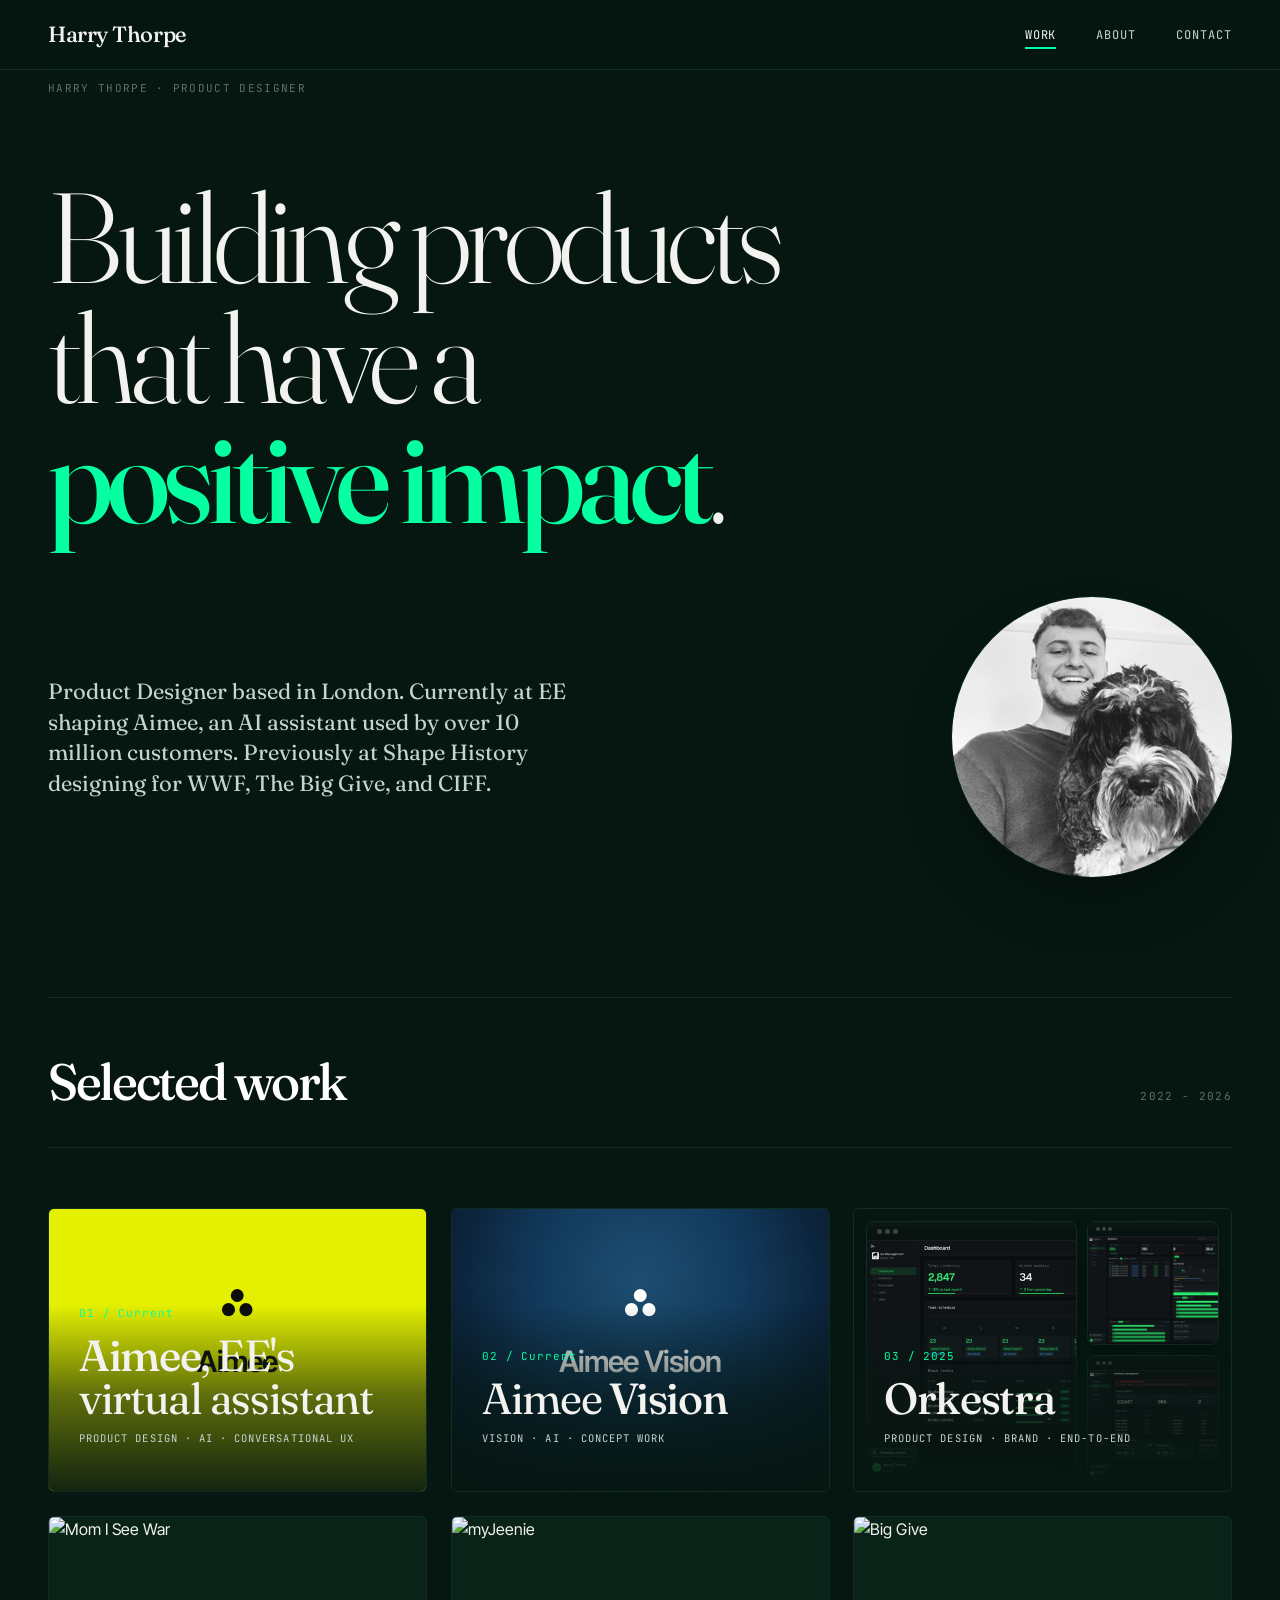
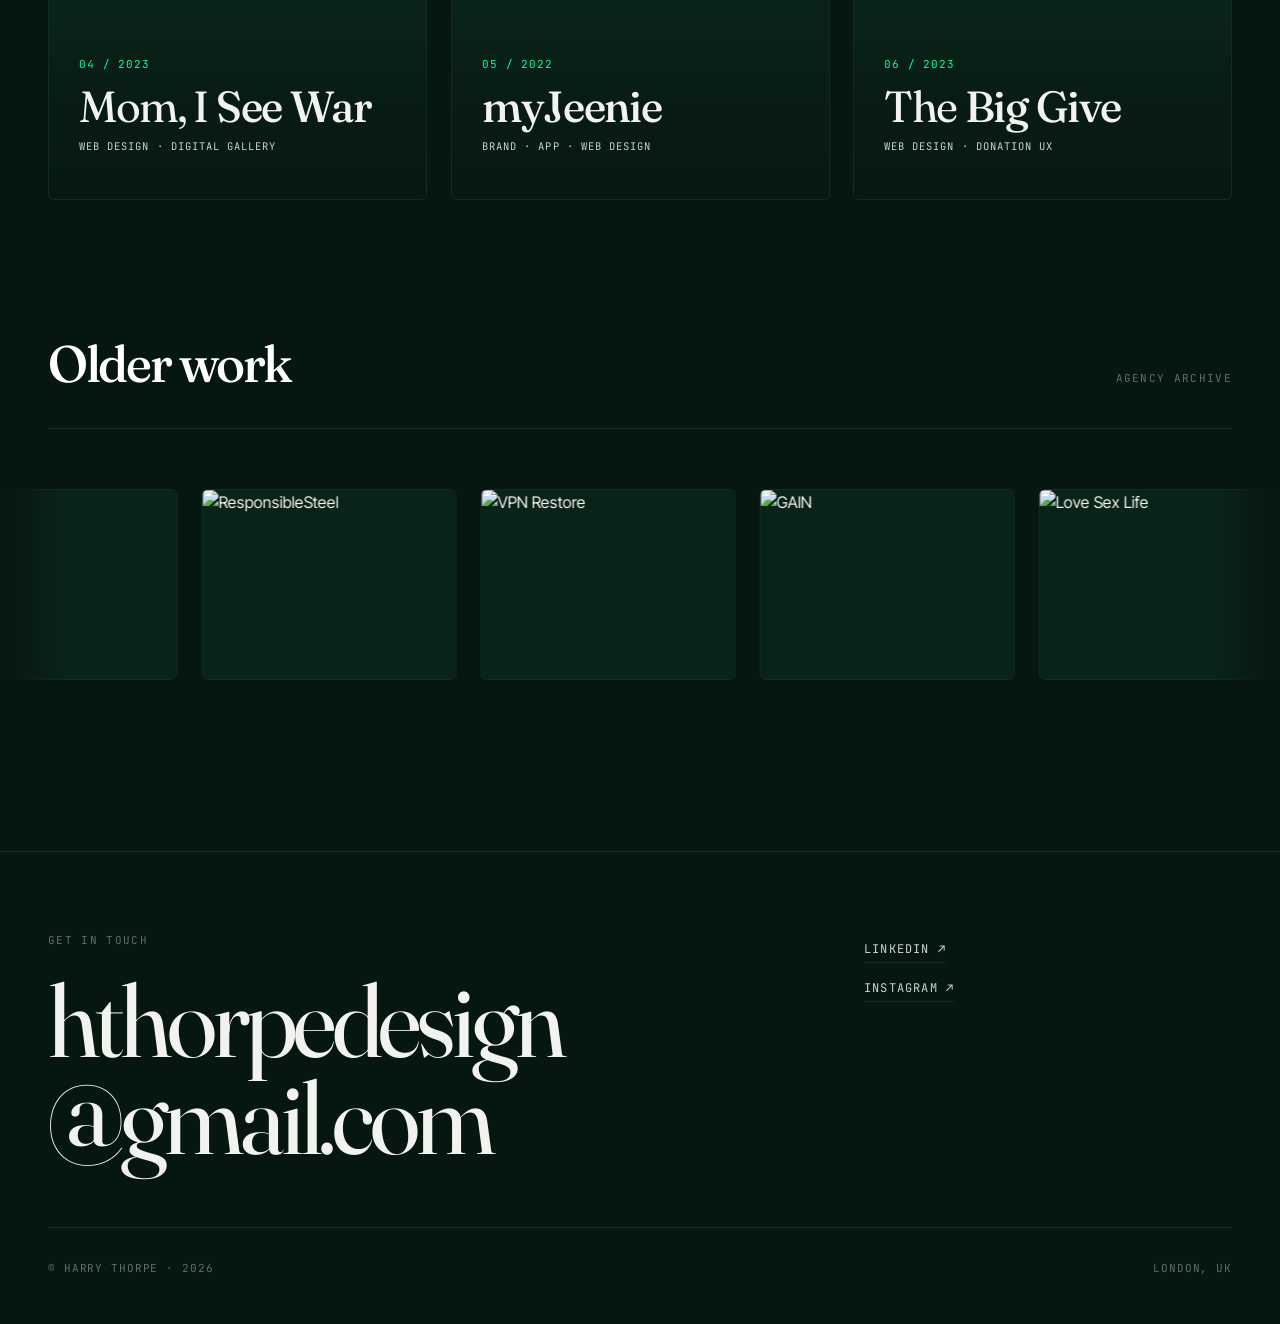
==== commit ea61056d: "back button updated" ====
--- a/index.html
+++ b/index.html
@@ -26,6 +26,12 @@
   </div>
 </nav>
 
+<a href="index.html" class="back-to-work" id="backToWork" aria-label="Back to all work">
+  <svg viewBox="0 0 16 16" width="14" height="14" aria-hidden="true">
+    <path d="M10 3L5 8L10 13" fill="none" stroke="currentColor" stroke-width="1.5" stroke-linecap="round" stroke-linejoin="round"/>
+  </svg>
+  <span>Back to work</span>
+</a>
 
 <main id="app" class="page active" data-page="home">
 <div class="hero">
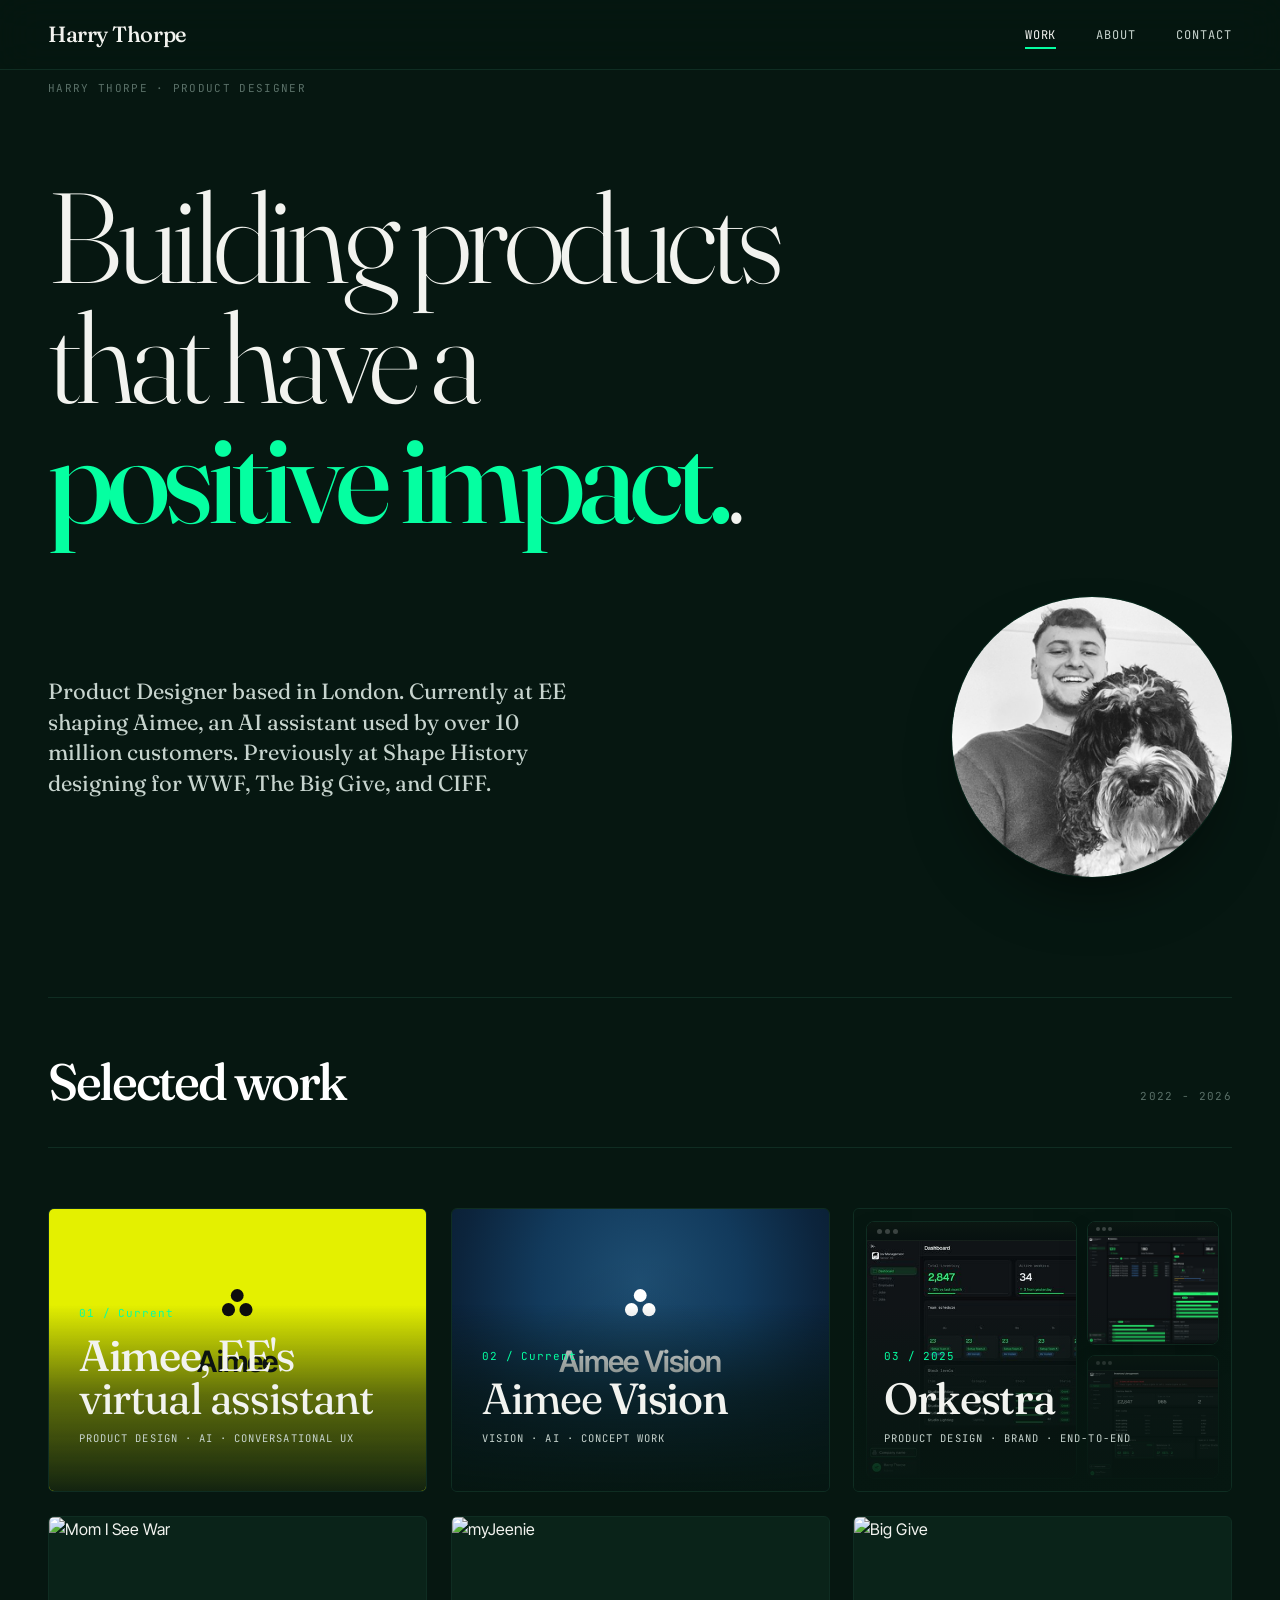
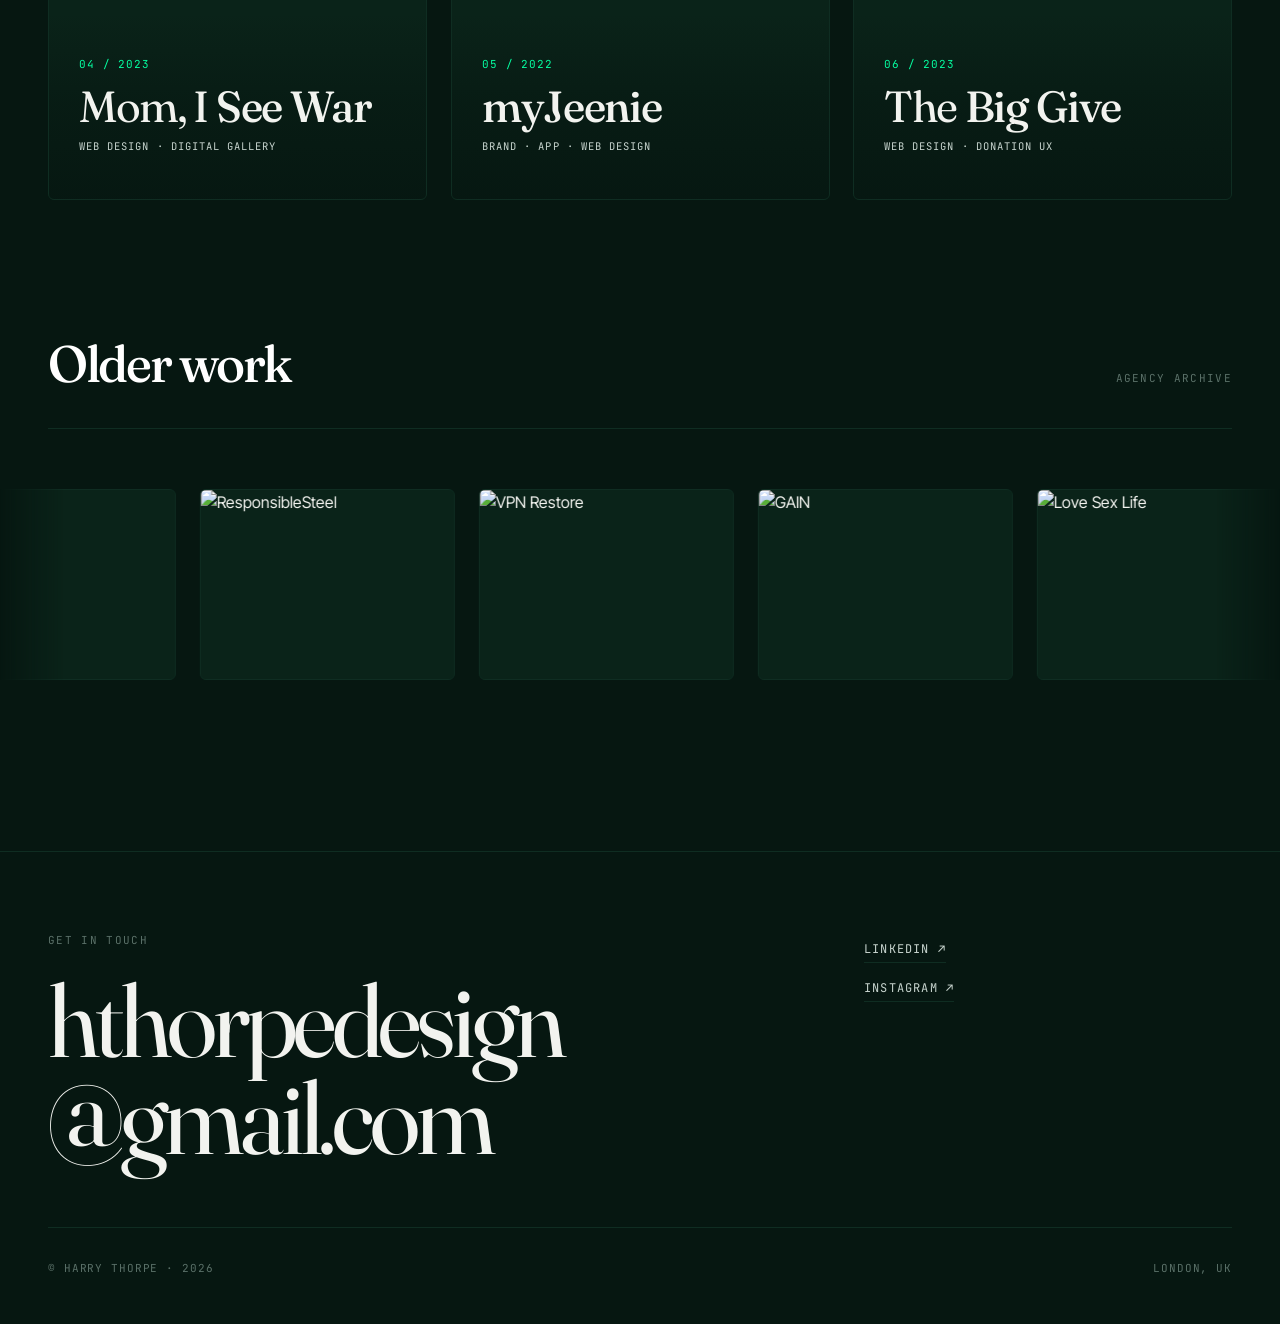
==== commit 2b0398a0: "updates to myjeenie page" ====
--- a/index.html
+++ b/index.html
@@ -42,7 +42,7 @@
     <h1 class="hero-title">
       Building products<br>
       that have a<br>
-      <em>positive impact</em>.
+      <em>positive impact.</em>.
     </h1>
 
     <div class="hero-grid">
--- a/styles.css
+++ b/styles.css
@@ -128,6 +128,7 @@
   /* Sticky back-to-work button (case study pages only) */
   .back-to-work {
     position: fixed;
+    text-decoration: none;
     top: 96px;
     right: 48px;
     z-index: 99;
@@ -953,6 +954,31 @@
     height: 100%;
     object-fit: cover;
   }
+
+  /* Uncropped image block - for portrait screens that shouldn't be cropped */
+  .case-hero-image.is-fit,
+  .case-image.is-fit {
+    aspect-ratio: auto;
+    background:
+      radial-gradient(ellipse at 50% 30%, rgba(5,255,161,0.06) 0%, transparent 62%),
+      linear-gradient(160deg, #0a2319 0%, #061711 100%);
+    border: 1px solid var(--line);
+    border-radius: 14px;
+    padding: 56px 32px;
+    display: flex;
+    align-items: center;
+    justify-content: center;
+  }
+
+  .case-hero-image.is-fit img,
+  .case-image.is-fit img {
+    width: auto;
+    height: auto;
+    max-width: 100%;
+    max-height: 640px;
+    object-fit: contain;
+  }
+
 
   .case-cta {
     padding: 120px 0;
@@ -2176,6 +2202,8 @@
     .exp-item { grid-template-columns: 1fr; gap: 12px; }
     .footer-main { grid-template-columns: 1fr; gap: 40px; }
     .case-image.full-bleed { margin-left: -24px; margin-right: -24px; }
+    .case-hero-image.is-fit, .case-image.is-fit { padding: 28px 16px; }
+    .case-hero-image.is-fit img, .case-image.is-fit img { max-height: 440px; }
     .carousel { margin-left: -24px; margin-right: -24px; }
     .outcome-callout { padding: 40px 24px; }
     .showcase-grid { grid-template-columns: 1fr; gap: 24px; }
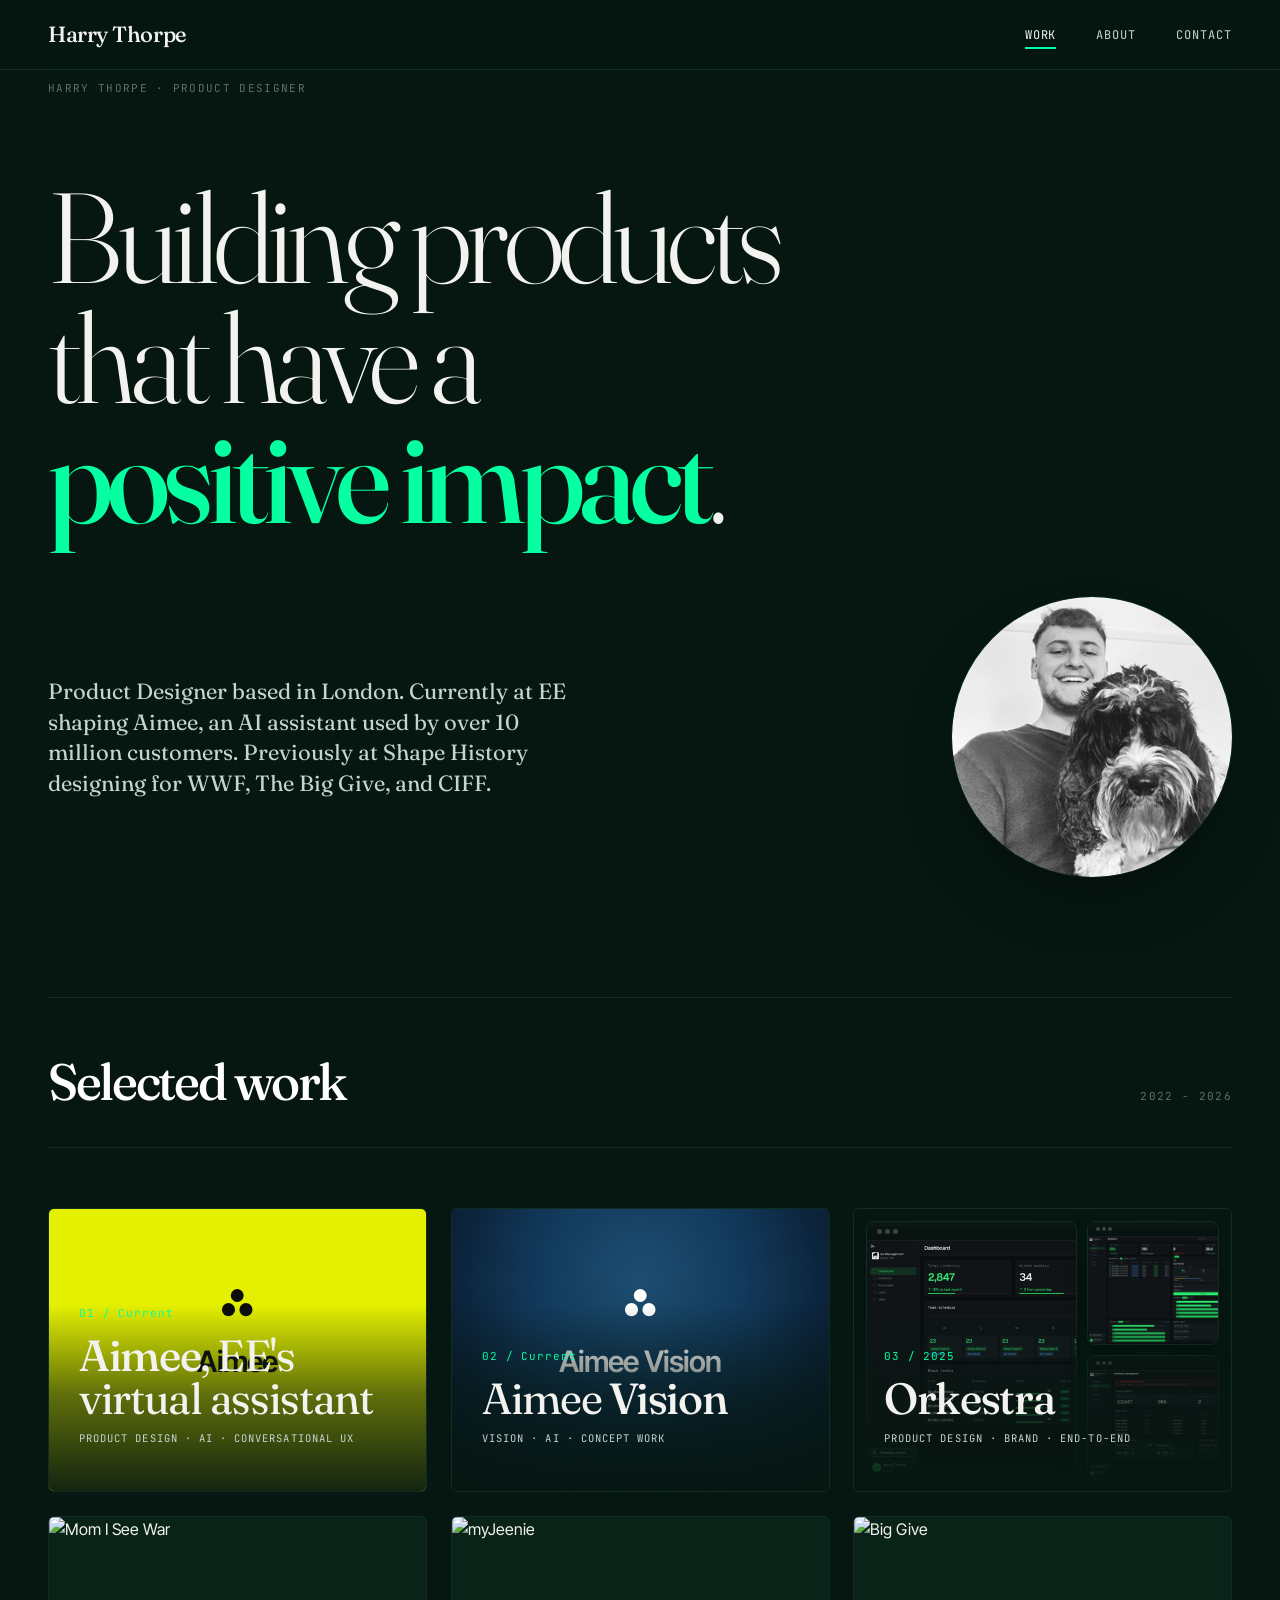
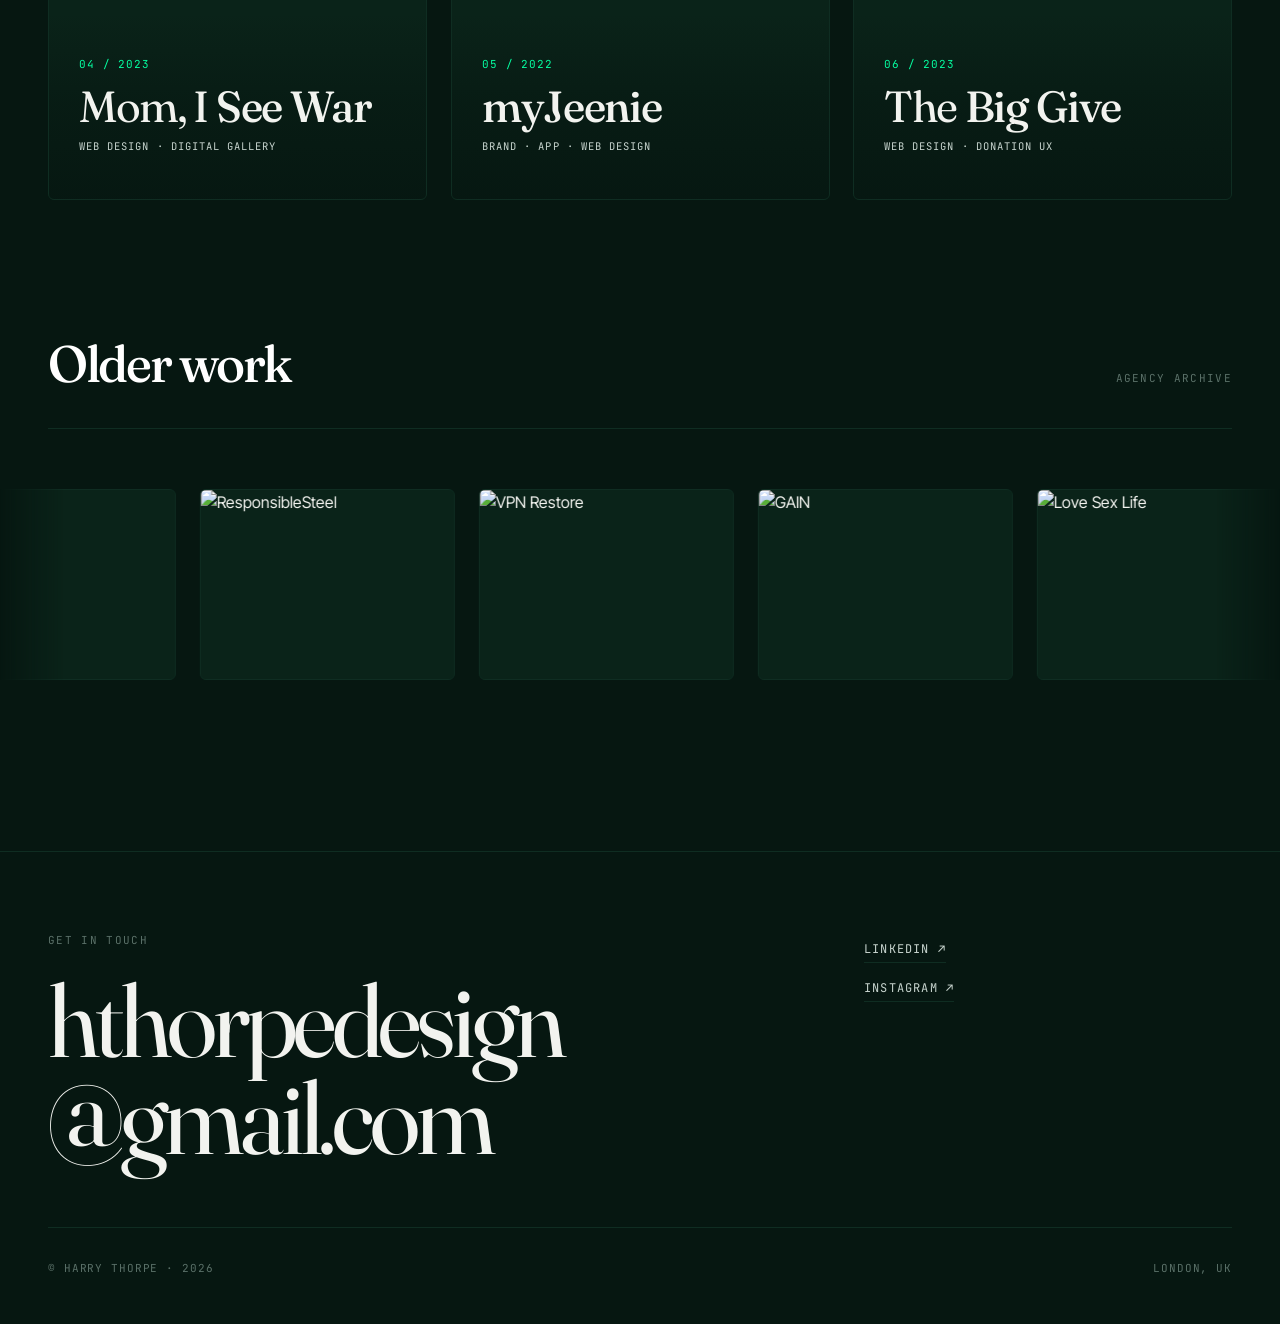
==== commit 1ee464f1: "fullstop update" ====
--- a/index.html
+++ b/index.html
@@ -42,7 +42,7 @@
     <h1 class="hero-title">
       Building products<br>
       that have a<br>
-      <em>positive impact.</em>.
+      <em>positive impact</em>.
     </h1>
 
     <div class="hero-grid">
